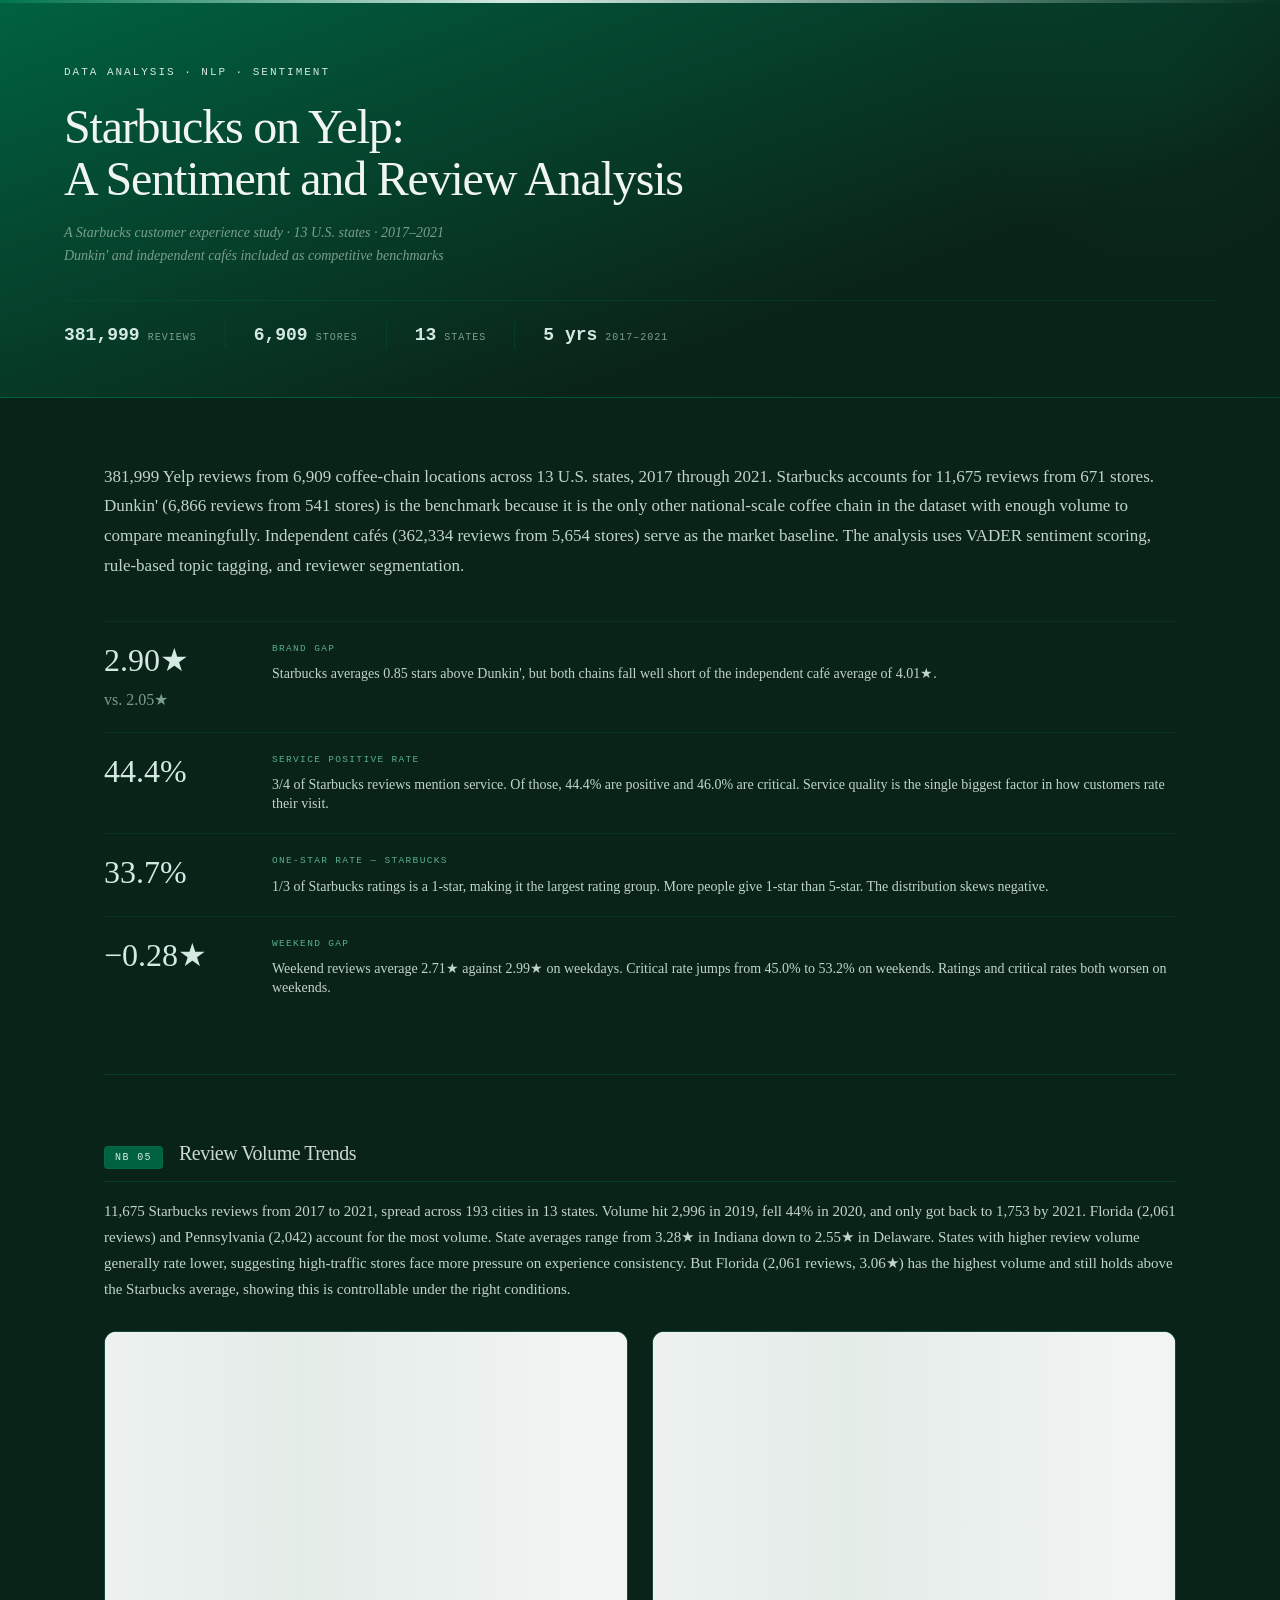
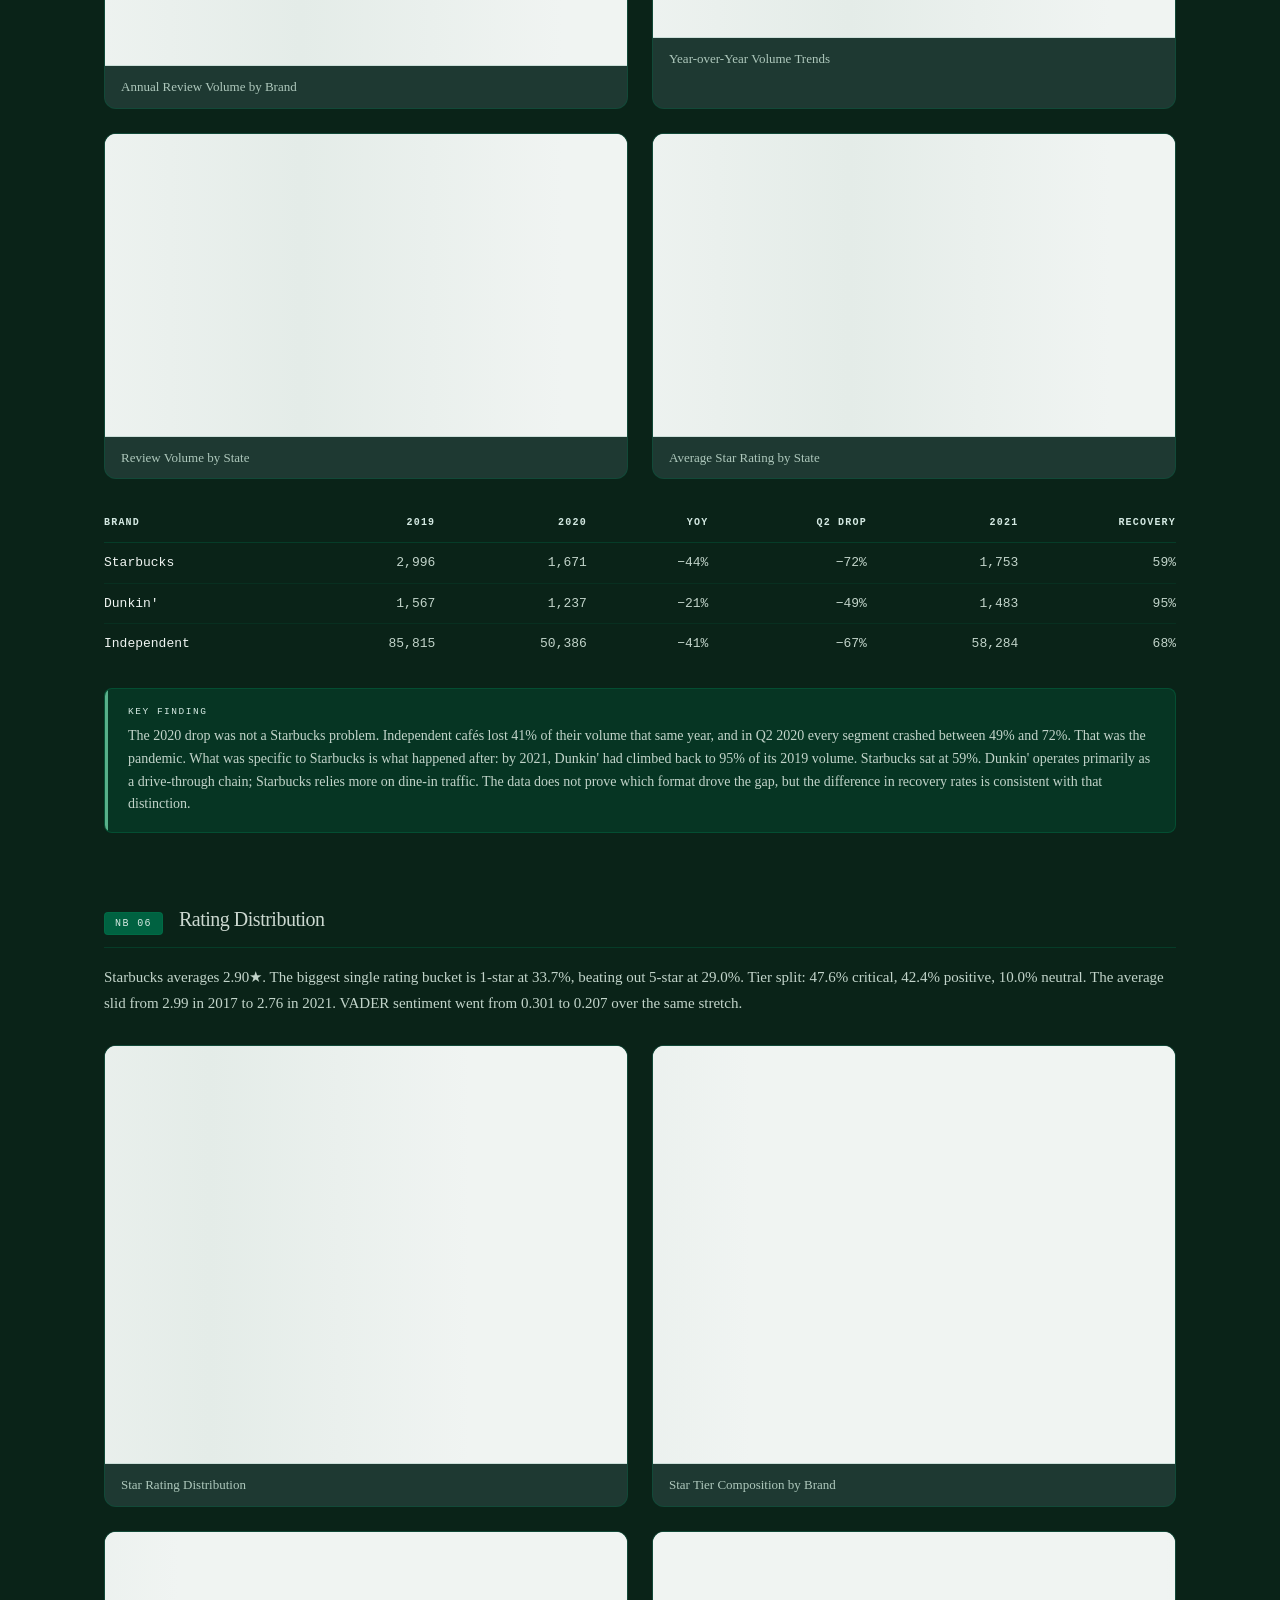
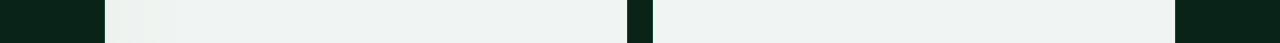
==== index.html @ a43b2a34 "Add root index.html redirect for GitHub Pages GitHub Pages only serves from / or /docs. This redirec" ====
<!DOCTYPE html>
<html lang="en">
<head>
<meta charset="UTF-8">
<meta http-equiv="refresh" content="0;url=outputs/figures/index.html">
<title>Redirecting…</title>
</head>
<body>
<p>Redirecting to <a href="outputs/figures/index.html">the report</a>.</p>
</body>
</html>
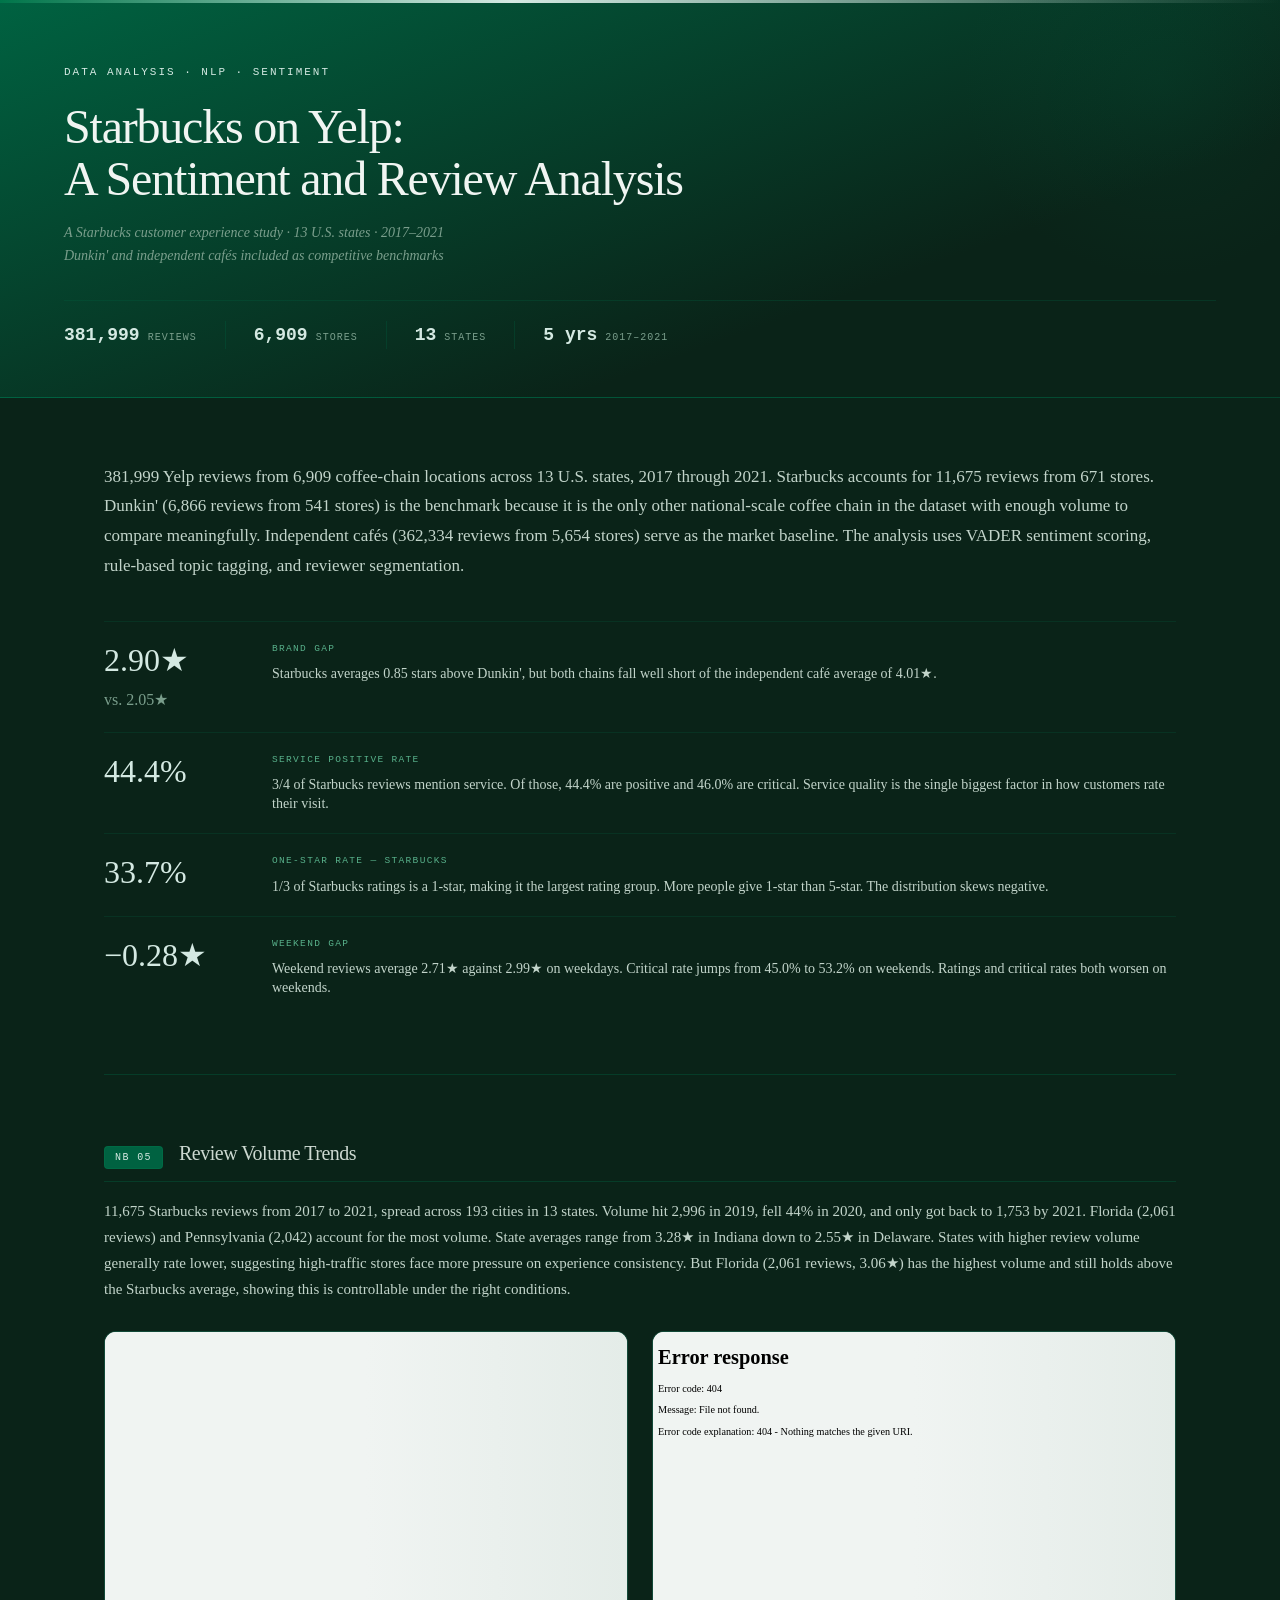
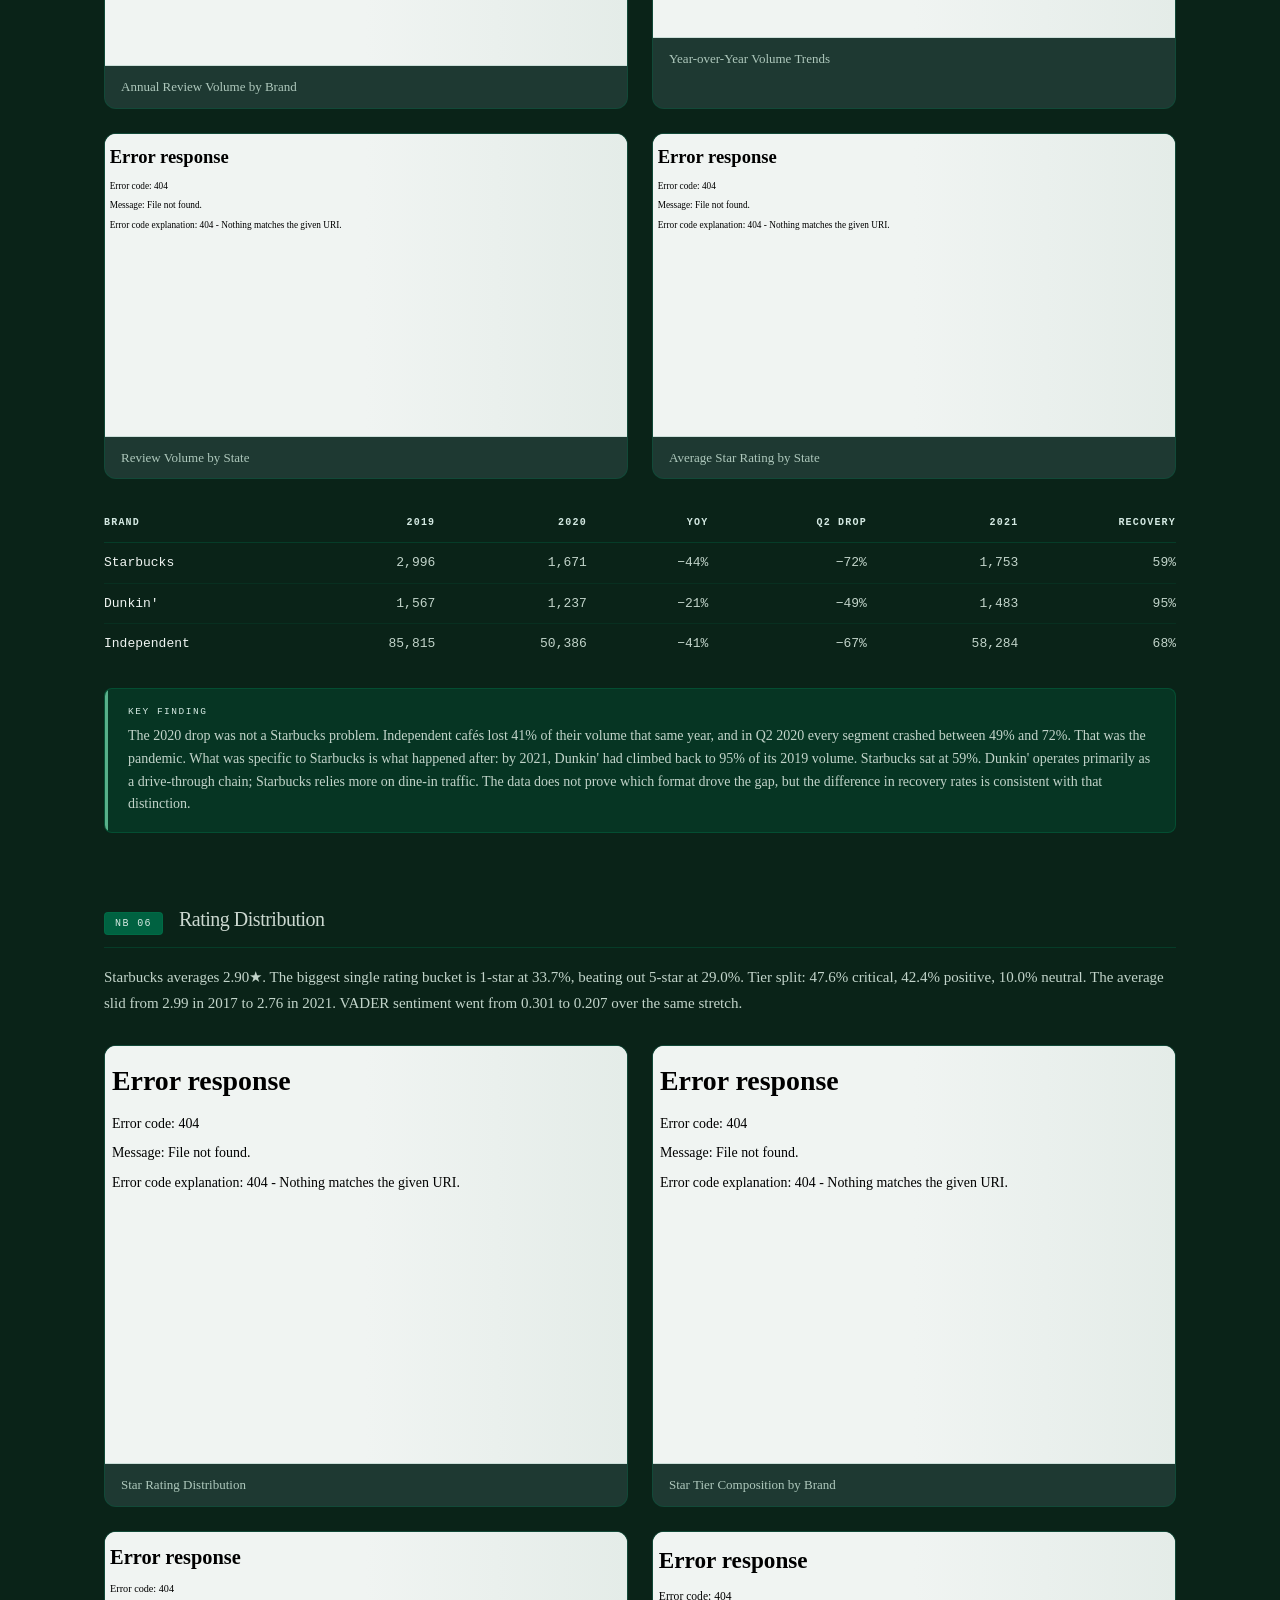
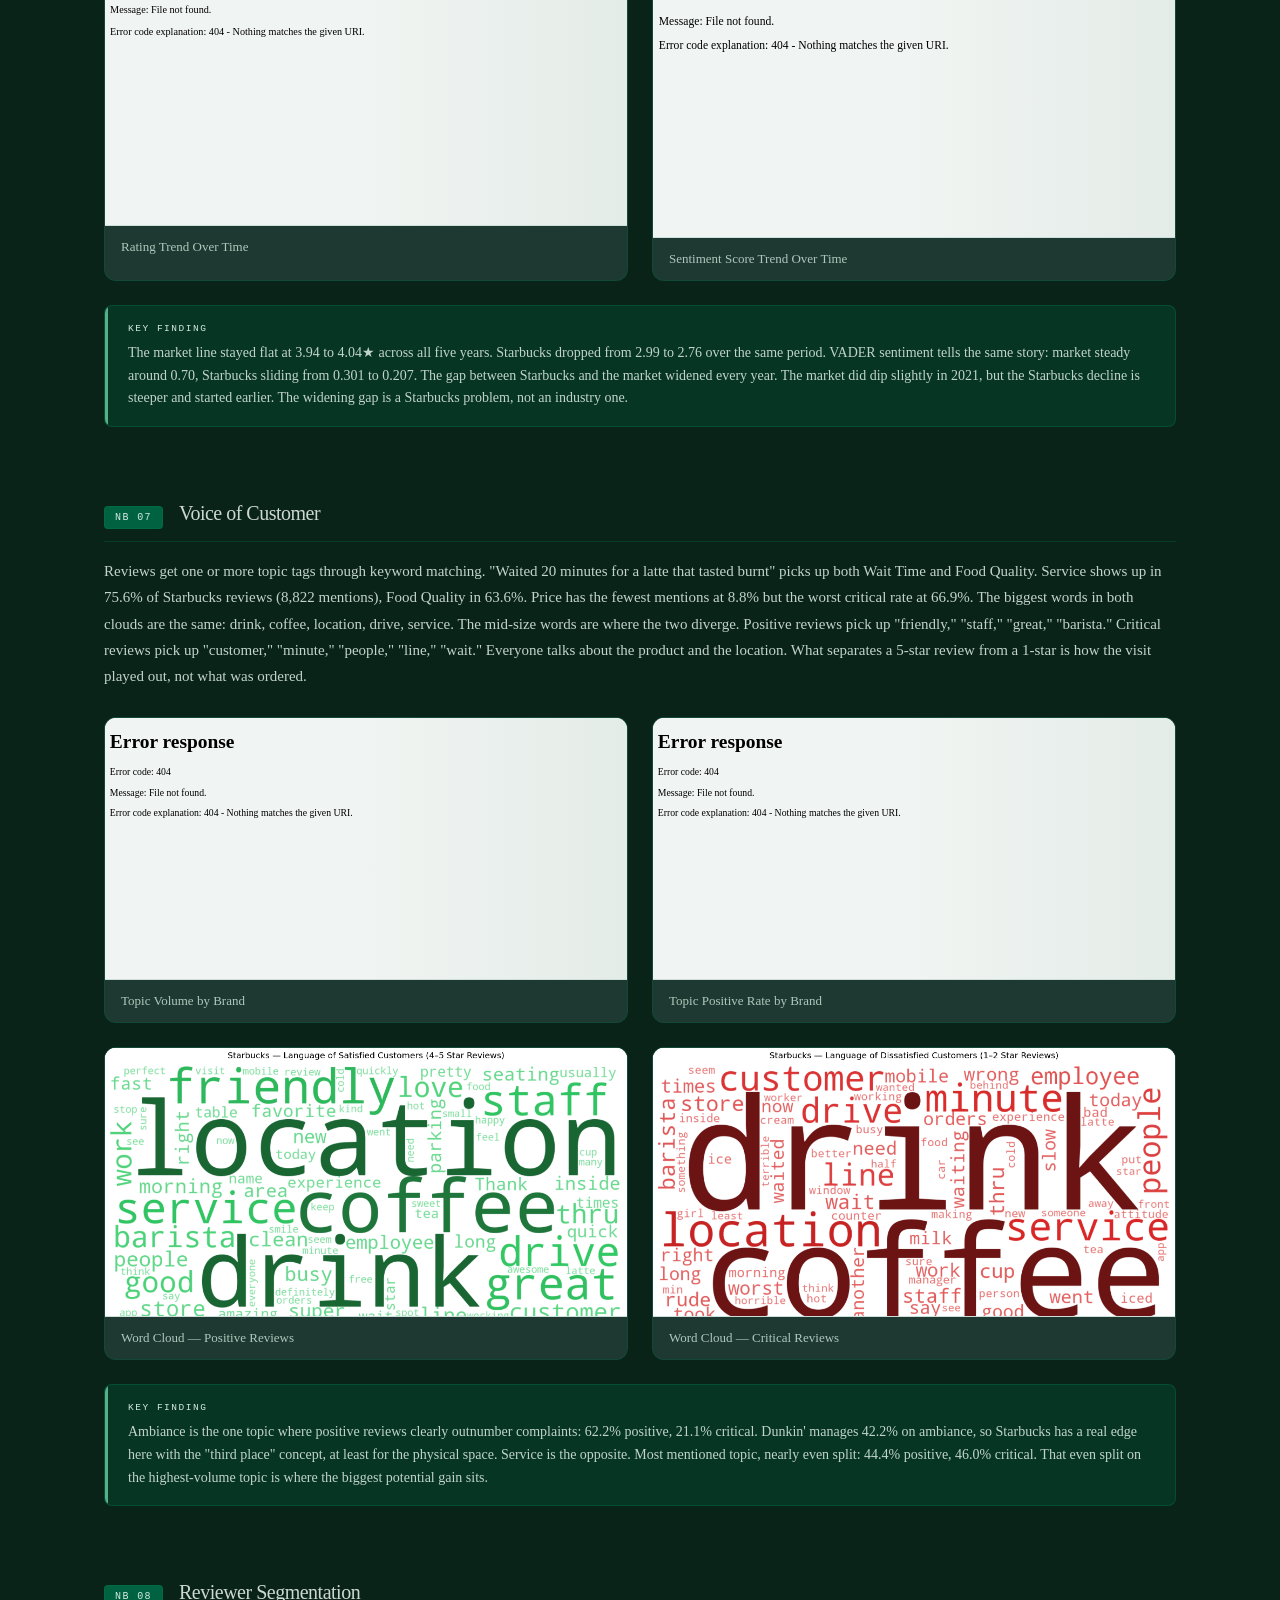
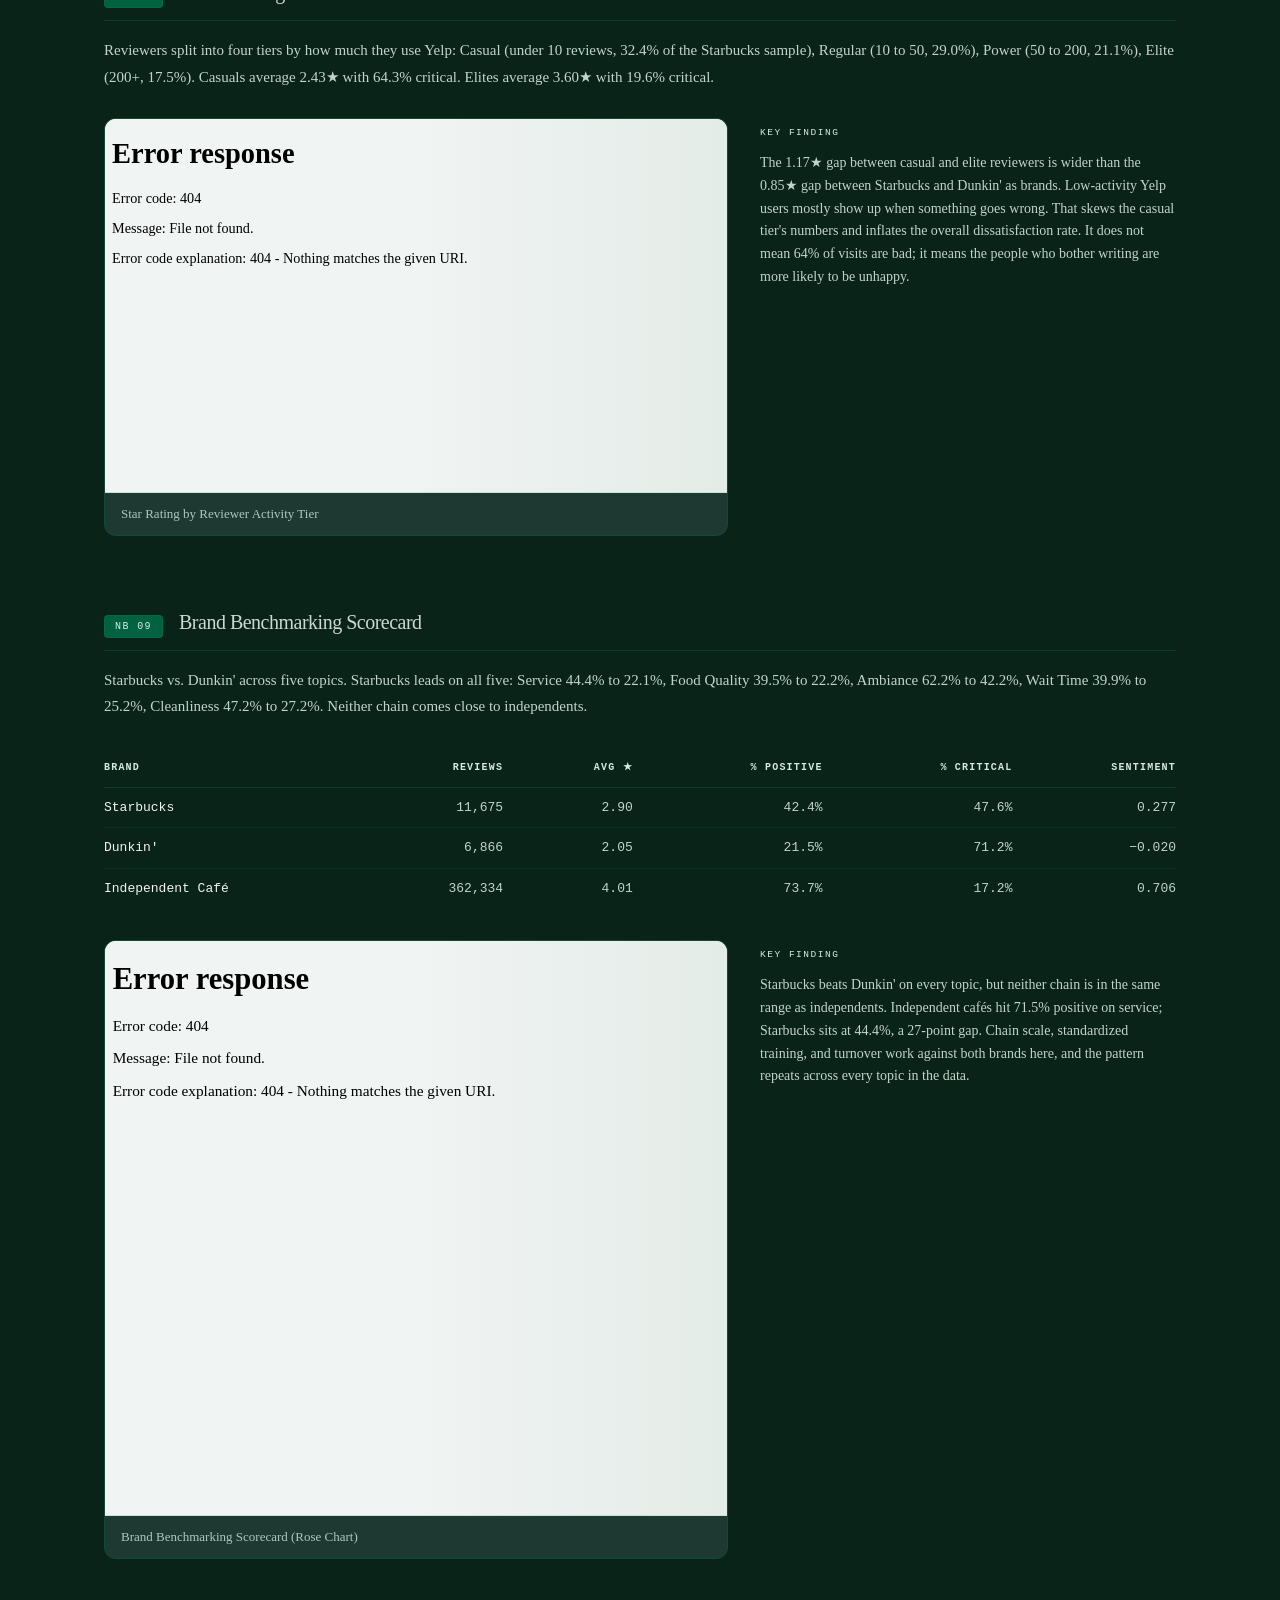
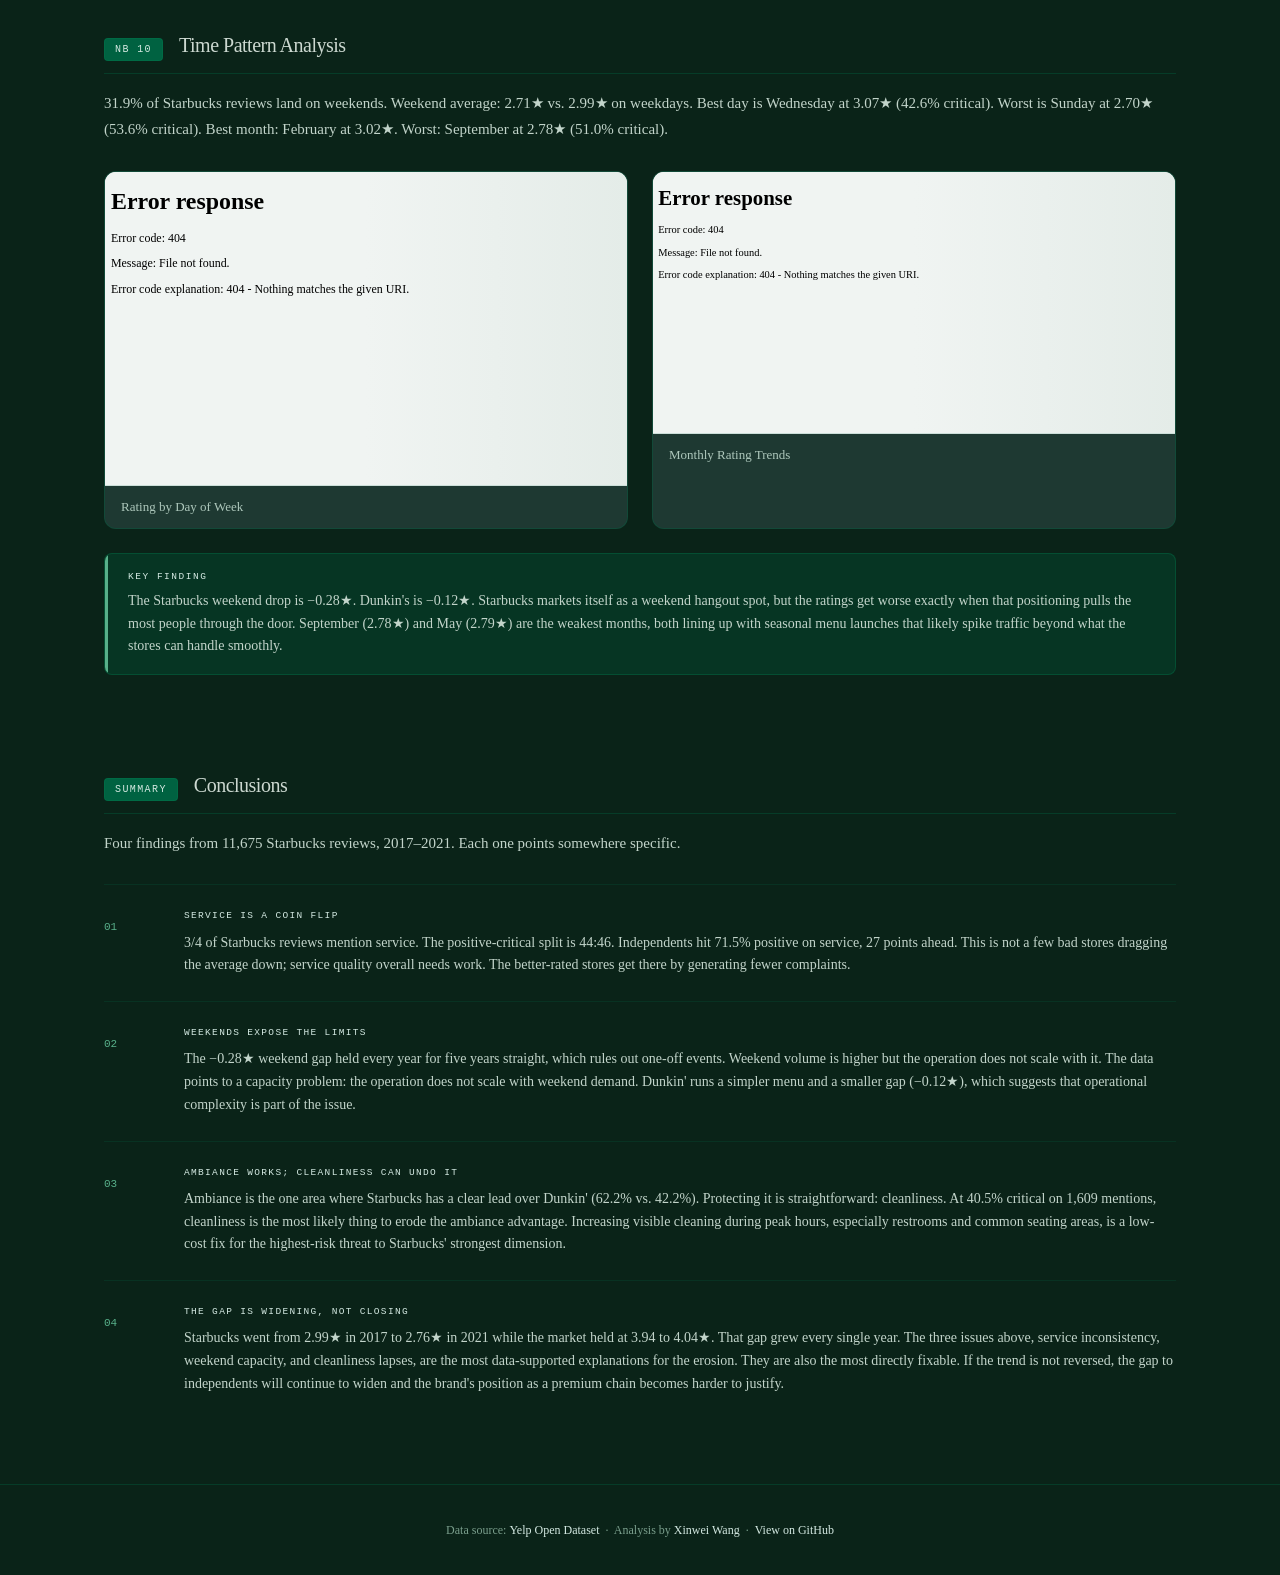
==== commit 72fd4a91: "Move report to root directory for GitHub Pages Copy index.html and styles.css to repo root so GitHub" ====
--- a/index.html
+++ b/index.html
@@ -2,10 +2,614 @@
 <html lang="en">
 <head>
 <meta charset="UTF-8">
-<meta http-equiv="refresh" content="0;url=outputs/figures/index.html">
-<title>Redirecting…</title>
+<meta name="viewport" content="width=device-width, initial-scale=1.0">
+<title>Starbucks on Yelp: A Sentiment and Review Analysis</title>
+<meta name="description" content="A Starbucks customer experience study using 381,999 Yelp reviews from 6,909 coffee-chain locations across 13 U.S. states, 2017-2021. Dunkin' and independent cafés included as competitive benchmarks.">
+<link rel="stylesheet" href="styles.css">
 </head>
-<body>
-<p>Redirecting to <a href="outputs/figures/index.html">the report</a>.</p>
+<body class="font-serif min-h-screen">
+
+<a href="#main-content" class="sr-only focus:not-sr-only focus:absolute focus:top-4 focus:left-4 focus:z-50 focus:bg-surface focus:text-accent focus:px-4 focus:py-2 focus:rounded">Skip to content</a>
+
+<!-- ═══════════════════════════════════════ HERO ═══ -->
+<header class="hero-header relative overflow-hidden border-b border-green/40 px-5 sm:px-10 pt-12 sm:pt-16 pb-10 sm:pb-12">
+  <div class="hero-bar absolute top-0 inset-x-0 h-[3px]"></div>
+  <div class="hero-glow absolute -top-30 -right-20 w-100 h-100 rounded-full pointer-events-none"></div>
+
+  <div class="max-w-6xl mx-auto relative z-10">
+    <p class="font-mono text-[11px] tracking-[0.18em] uppercase text-accent mb-5">
+      Data Analysis · NLP · Sentiment
+    </p>
+    <h1 class="font-serif text-[clamp(28px,5vw,48px)] font-normal tracking-tight leading-[1.1] text-text-bright mb-4">
+      Starbucks on Yelp:<br>A Sentiment and Review Analysis
+    </h1>
+    <p class="font-serif text-[14px] text-muted italic leading-relaxed mb-8">
+      A Starbucks customer experience study · 13 U.S. states · 2017–2021<br>
+      Dunkin' and independent cafés included as competitive benchmarks
+    </p>
+    <!-- stats strip -->
+    <div class="flex flex-wrap gap-y-3 pt-5 border-t border-green/30">
+      <div class="flex items-baseline gap-2 pr-7 mr-7 border-r border-green/30">
+        <span class="font-mono text-lg font-bold text-accent">381,999</span>
+        <span class="font-mono text-[10px] uppercase tracking-[0.1em] text-muted">Reviews</span>
+      </div>
+      <div class="flex items-baseline gap-2 pr-7 mr-7 border-r border-green/30">
+        <span class="font-mono text-lg font-bold text-accent">6,909</span>
+        <span class="font-mono text-[10px] uppercase tracking-[0.1em] text-muted">Stores</span>
+      </div>
+      <div class="flex items-baseline gap-2 pr-7 mr-7 border-r border-green/30">
+        <span class="font-mono text-lg font-bold text-accent">13</span>
+        <span class="font-mono text-[10px] uppercase tracking-[0.1em] text-muted">States</span>
+      </div>
+      <div class="flex items-baseline gap-2">
+        <span class="font-mono text-lg font-bold text-accent">5 yrs</span>
+        <span class="font-mono text-[10px] uppercase tracking-[0.1em] text-muted">2017–2021</span>
+      </div>
+    </div>
+  </div>
+</header>
+
+
+<!-- ═══════════════════════════════════ MAIN CONTENT ═══ -->
+<main id="main-content" class="max-w-6xl mx-auto px-5 sm:px-10 py-10 sm:py-16">
+
+  <!-- ─── EXECUTIVE OVERVIEW ─── -->
+  <section class="mb-16 pb-14 border-b border-green/40" aria-labelledby="overview-heading">
+    <h2 id="overview-heading" class="sr-only">Executive Overview</h2>
+    <p class="text-[17px] leading-[1.75] text-text-body mb-10">
+      381,999 Yelp reviews from 6,909 coffee-chain locations across 13 U.S. states, 2017 through 2021.
+      Starbucks accounts for 11,675 reviews from 671 stores. Dunkin' (6,866 reviews from 541 stores) is
+      the benchmark because it is the only other national-scale coffee chain in the dataset with enough
+      volume to compare meaningfully. Independent cafés (362,334 reviews from 5,654 stores) serve as the
+      market baseline. The analysis
+      uses VADER sentiment scoring, rule-based topic tagging, and reviewer segmentation.
+    </p>
+    <!-- 4 key findings -->
+    <div class="divide-y divide-green/25 border-t border-green/25">
+      <div class="flex gap-6 sm:gap-10 py-5">
+        <div class="w-32 shrink-0 pt-0.5">
+          <span class="font-serif text-[32px] font-normal text-accent leading-none">2.90★<br><span class="text-[16px] font-normal text-muted">vs. 2.05★</span></span>
+        </div>
+        <div class="flex-1">
+          <span class="font-mono text-[9.5px] tracking-[0.14em] uppercase text-mid block mb-2">Brand Gap</span>
+          <p class="text-[14px] text-text-body leading-snug">Starbucks averages 0.85 stars above Dunkin', but both chains fall well short of the independent café average of 4.01★.</p>
+        </div>
+      </div>
+      <div class="flex gap-6 sm:gap-10 py-5">
+        <div class="w-32 shrink-0 pt-0.5">
+          <span class="font-serif text-[32px] font-normal text-accent leading-none">44.4%</span>
+        </div>
+        <div class="flex-1">
+          <span class="font-mono text-[9.5px] tracking-[0.14em] uppercase text-mid block mb-2">Service Positive Rate</span>
+          <p class="text-[14px] text-text-body leading-snug">3/4 of Starbucks reviews mention service. Of those, 44.4% are positive and 46.0% are critical. Service quality is the single biggest factor in how customers rate their visit.</p>
+        </div>
+      </div>
+      <div class="flex gap-6 sm:gap-10 py-5">
+        <div class="w-32 shrink-0 pt-0.5">
+          <span class="font-serif text-[32px] font-normal text-accent leading-none">33.7%</span>
+        </div>
+        <div class="flex-1">
+          <span class="font-mono text-[9.5px] tracking-[0.14em] uppercase text-mid block mb-2">One-Star Rate — Starbucks</span>
+          <p class="text-[14px] text-text-body leading-snug">1/3 of Starbucks ratings is a 1-star, making it the largest rating group. More people give 1-star than 5-star. The distribution skews negative.</p>
+        </div>
+      </div>
+      <div class="flex gap-6 sm:gap-10 py-5">
+        <div class="w-32 shrink-0 pt-0.5">
+          <span class="font-serif text-[32px] font-normal text-accent leading-none">−0.28★</span>
+        </div>
+        <div class="flex-1">
+          <span class="font-mono text-[9.5px] tracking-[0.14em] uppercase text-mid block mb-2">Weekend Gap</span>
+          <p class="text-[14px] text-text-body leading-snug">Weekend reviews average 2.71★ against 2.99★ on weekdays. Critical rate jumps from 45.0% to 53.2% on weekends. Ratings and critical rates both worsen on weekends.</p>
+        </div>
+      </div>
+    </div>
+  </section>
+
+
+  <!-- ─── NB 05 · REVIEW VOLUME TRENDS ─── -->
+  <div class="mb-[72px]">
+    <div class="flex items-baseline gap-4 mb-4 pb-3 border-b border-green/40">
+      <span class="nb-tag">NB 05</span>
+      <h2 class="text-xl font-normal text-text-section tracking-tight">Review Volume Trends</h2>
+    </div>
+    <p class="section-intro">
+      11,675 Starbucks reviews from 2017 to 2021, spread across 193 cities in 13 states. Volume hit 2,996 in 2019, fell 44% in 2020, and only got back to 1,753 by 2021. Florida (2,061 reviews) and Pennsylvania (2,042) account for the most volume. State averages range from 3.28★ in Indiana down to 2.55★ in Delaware. States with higher review volume generally rate lower, suggesting high-traffic stores face more pressure on experience consistency. But Florida (2,061 reviews, 3.06★) has the highest volume and still holds above the Starbucks average, showing this is controllable under the right conditions.
+    </p>
+    <div class="grid grid-cols-1 gap-4 sm:grid-cols-2 sm:gap-6">
+      <div class="chart-card">
+        <div class="chart-thumb" style="padding-bottom:63.89%">
+          <div class="chart-shimmer"></div>
+          <iframe class="chart-iframe" style="width:720px;height:460px" data-src="outputs/figures/05_volume_annual.html" loading="lazy" scrolling="no" title="Annual Review Volume by Brand"></iframe>
+        </div>
+        <div class="flex items-center justify-between px-4 py-3 gap-2">
+          <span class="text-[13px] text-text-card leading-snug flex-1">Annual Review Volume by Brand</span>
+          <a class="card-overlay" href="outputs/figures/05_volume_annual.html" rel="noopener noreferrer" aria-label="Open chart: Annual Review Volume by Brand"></a>
+        </div>
+      </div>
+      <div class="chart-card">
+        <div class="chart-thumb" style="padding-bottom:58.54%">
+          <div class="chart-shimmer"></div>
+          <iframe class="chart-iframe" style="width:820px;height:480px" data-src="outputs/figures/05_volume_by_year.html" loading="lazy" scrolling="no" title="Year-over-Year Volume Trends"></iframe>
+        </div>
+        <div class="flex items-center justify-between px-4 py-3 gap-2">
+          <span class="text-[13px] text-text-card leading-snug flex-1">Year-over-Year Volume Trends</span>
+          <a class="card-overlay" href="outputs/figures/05_volume_by_year.html" rel="noopener noreferrer" aria-label="Open chart: Year-over-Year Volume Trends"></a>
+        </div>
+      </div>
+      <div class="chart-card">
+        <div class="chart-thumb" style="padding-bottom:57.78%">
+          <div class="chart-shimmer"></div>
+          <iframe class="chart-iframe" style="width:900px;height:520px" data-src="outputs/figures/05_volume_by_state.html" loading="lazy" scrolling="no" title="Review Volume by State"></iframe>
+        </div>
+        <div class="flex items-center justify-between px-4 py-3 gap-2">
+          <span class="text-[13px] text-text-card leading-snug flex-1">Review Volume by State</span>
+          <a class="card-overlay" href="outputs/figures/05_volume_by_state.html" rel="noopener noreferrer" aria-label="Open chart: Review Volume by State"></a>
+        </div>
+      </div>
+      <div class="chart-card">
+        <div class="chart-thumb" style="padding-bottom:57.78%">
+          <div class="chart-shimmer"></div>
+          <iframe class="chart-iframe" style="width:900px;height:520px" data-src="outputs/figures/05_rating_by_state.html" loading="lazy" scrolling="no" title="Average Star Rating by State"></iframe>
+        </div>
+        <div class="flex items-center justify-between px-4 py-3 gap-2">
+          <span class="text-[13px] text-text-card leading-snug flex-1">Average Star Rating by State</span>
+          <a class="card-overlay" href="outputs/figures/05_rating_by_state.html" rel="noopener noreferrer" aria-label="Open chart: Average Star Rating by State"></a>
+        </div>
+      </div>
+    </div>
+    <!-- Pandemic impact comparison table -->
+    <div class="overflow-x-auto mt-6 mb-2 relative">
+      <div class="sm:hidden absolute right-0 top-0 bottom-0 w-8 pointer-events-none bg-gradient-to-l from-bg to-transparent z-10"></div>
+      <table class="w-full text-[13px] font-mono border-collapse">
+        <thead>
+          <tr class="border-b border-green/40 text-left">
+            <th scope="col" class="py-3 pr-4 text-accent text-[10px] tracking-[0.12em] uppercase">Brand</th>
+            <th scope="col" class="py-3 px-4 text-accent text-[10px] tracking-[0.12em] uppercase text-right">2019</th>
+            <th scope="col" class="py-3 px-4 text-accent text-[10px] tracking-[0.12em] uppercase text-right">2020</th>
+            <th scope="col" class="py-3 px-4 text-accent text-[10px] tracking-[0.12em] uppercase text-right">YoY</th>
+            <th scope="col" class="py-3 px-4 text-accent text-[10px] tracking-[0.12em] uppercase text-right">Q2 Drop</th>
+            <th scope="col" class="py-3 px-4 text-accent text-[10px] tracking-[0.12em] uppercase text-right">2021</th>
+            <th scope="col" class="py-3 pl-4 text-accent text-[10px] tracking-[0.12em] uppercase text-right">Recovery</th>
+          </tr>
+        </thead>
+        <tbody class="text-text-body">
+          <tr class="border-b border-green/20">
+            <td class="py-2.5 pr-4 text-text-bright">Starbucks</td>
+            <td class="py-2.5 px-4 text-right">2,996</td>
+            <td class="py-2.5 px-4 text-right">1,671</td>
+            <td class="py-2.5 px-4 text-right">−44%</td>
+            <td class="py-2.5 px-4 text-right">−72%</td>
+            <td class="py-2.5 px-4 text-right">1,753</td>
+            <td class="py-2.5 pl-4 text-right">59%</td>
+          </tr>
+          <tr class="border-b border-green/20">
+            <td class="py-2.5 pr-4 text-text-bright">Dunkin'</td>
+            <td class="py-2.5 px-4 text-right">1,567</td>
+            <td class="py-2.5 px-4 text-right">1,237</td>
+            <td class="py-2.5 px-4 text-right">−21%</td>
+            <td class="py-2.5 px-4 text-right">−49%</td>
+            <td class="py-2.5 px-4 text-right">1,483</td>
+            <td class="py-2.5 pl-4 text-right">95%</td>
+          </tr>
+          <tr>
+            <td class="py-2.5 pr-4 text-text-bright">Independent</td>
+            <td class="py-2.5 px-4 text-right">85,815</td>
+            <td class="py-2.5 px-4 text-right">50,386</td>
+            <td class="py-2.5 px-4 text-right">−41%</td>
+            <td class="py-2.5 px-4 text-right">−67%</td>
+            <td class="py-2.5 px-4 text-right">58,284</td>
+            <td class="py-2.5 pl-4 text-right">68%</td>
+          </tr>
+        </tbody>
+      </table>
+    </div>
+
+    <div class="finding">
+      <div class="w-[3px] bg-mid shrink-0"></div>
+      <div class="px-5 py-4">
+        <span class="block font-mono text-[9.5px] tracking-[0.16em] uppercase text-accent mb-1.5">Key Finding</span>
+        <p class="text-[14px] text-text-body leading-relaxed">The 2020 drop was not a Starbucks problem. Independent cafés lost 41% of their volume that same year, and in Q2 2020 every segment crashed between 49% and 72%. That was the pandemic. What was specific to Starbucks is what happened after: by 2021, Dunkin' had climbed back to 95% of its 2019 volume. Starbucks sat at 59%. Dunkin' operates primarily as a drive-through chain; Starbucks relies more on dine-in traffic. The data does not prove which format drove the gap, but the difference in recovery rates is consistent with that distinction.</p>
+      </div>
+    </div>
+  </div>
+
+
+  <!-- ─── NB 06 · RATING DISTRIBUTION ─── -->
+  <div class="mb-[72px]">
+    <div class="flex items-baseline gap-4 mb-4 pb-3 border-b border-green/40">
+      <span class="nb-tag">NB 06</span>
+      <h2 class="text-xl font-normal text-text-section tracking-tight">Rating Distribution</h2>
+    </div>
+    <p class="section-intro">
+      Starbucks averages 2.90★. The biggest single rating bucket is 1-star at 33.7%, beating out 5-star at 29.0%. Tier split: 47.6% critical, 42.4% positive, 10.0% neutral. The average slid from 2.99 in 2017 to 2.76 in 2021. VADER sentiment went from 0.301 to 0.207 over the same stretch.
+    </p>
+    <div class="grid grid-cols-1 gap-4 sm:grid-cols-2 sm:gap-6">
+      <div class="chart-card">
+        <div class="chart-thumb" style="padding-bottom:80%">
+          <div class="chart-shimmer"></div>
+          <iframe class="chart-iframe" style="width:600px;height:480px" data-src="outputs/figures/06_star_distribution.html" loading="lazy" scrolling="no" title="Star Rating Distribution"></iframe>
+        </div>
+        <div class="flex items-center justify-between px-4 py-3 gap-2">
+          <span class="text-[13px] text-text-card leading-snug flex-1">Star Rating Distribution</span>
+          <a class="card-overlay" href="outputs/figures/06_star_distribution.html" rel="noopener noreferrer" aria-label="Open chart: Star Rating Distribution"></a>
+        </div>
+      </div>
+      <div class="chart-card">
+        <div class="chart-thumb" style="padding-bottom:80%">
+          <div class="chart-shimmer"></div>
+          <iframe class="chart-iframe" style="width:600px;height:480px" data-src="outputs/figures/06_star_tier.html" loading="lazy" scrolling="no" title="Star Tier Composition by Brand"></iframe>
+        </div>
+        <div class="flex items-center justify-between px-4 py-3 gap-2">
+          <span class="text-[13px] text-text-card leading-snug flex-1">Star Tier Composition by Brand</span>
+          <a class="card-overlay" href="outputs/figures/06_star_tier.html" rel="noopener noreferrer" aria-label="Open chart: Star Tier Composition by Brand"></a>
+        </div>
+      </div>
+      <div class="chart-card">
+        <div class="chart-thumb" style="padding-bottom:56.10%">
+          <div class="chart-shimmer"></div>
+          <iframe class="chart-iframe" style="width:820px;height:460px" data-src="outputs/figures/06_rating_trend.html" loading="lazy" scrolling="no" title="Rating Trend Over Time"></iframe>
+        </div>
+        <div class="flex items-center justify-between px-4 py-3 gap-2">
+          <span class="text-[13px] text-text-card leading-snug flex-1">Rating Trend Over Time</span>
+          <a class="card-overlay" href="outputs/figures/06_rating_trend.html" rel="noopener noreferrer" aria-label="Open chart: Rating Trend Over Time"></a>
+        </div>
+      </div>
+      <div class="chart-card">
+        <div class="chart-thumb" style="padding-bottom:58.33%">
+          <div class="chart-shimmer"></div>
+          <iframe class="chart-iframe" style="width:720px;height:420px" data-src="outputs/figures/06_sentiment_trend.html" loading="lazy" scrolling="no" title="Sentiment Score Trend Over Time"></iframe>
+        </div>
+        <div class="flex items-center justify-between px-4 py-3 gap-2">
+          <span class="text-[13px] text-text-card leading-snug flex-1">Sentiment Score Trend Over Time</span>
+          <a class="card-overlay" href="outputs/figures/06_sentiment_trend.html" rel="noopener noreferrer" aria-label="Open chart: Sentiment Score Trend Over Time"></a>
+        </div>
+      </div>
+    </div>
+    <div class="finding">
+      <div class="w-[3px] bg-mid shrink-0"></div>
+      <div class="px-5 py-4">
+        <span class="block font-mono text-[9.5px] tracking-[0.16em] uppercase text-accent mb-1.5">Key Finding</span>
+        <p class="text-[14px] text-text-body leading-relaxed">The market line stayed flat at 3.94 to 4.04★ across all five years. Starbucks dropped from 2.99 to 2.76 over the same period. VADER sentiment tells the same story: market steady around 0.70, Starbucks sliding from 0.301 to 0.207. The gap between Starbucks and the market widened every year. The market did dip slightly in 2021, but the Starbucks decline is steeper and started earlier. The widening gap is a Starbucks problem, not an industry one.</p>
+      </div>
+    </div>
+  </div>
+
+
+  <!-- ─── NB 07 · VOICE OF CUSTOMER ─── -->
+  <div class="mb-[72px]">
+    <div class="flex items-baseline gap-4 mb-4 pb-3 border-b border-green/40">
+      <span class="nb-tag">NB 07</span>
+      <h2 class="text-xl font-normal text-text-section tracking-tight">Voice of Customer</h2>
+    </div>
+    <p class="section-intro">
+      Reviews get one or more topic tags through keyword matching. "Waited 20 minutes for a latte that tasted burnt" picks up both Wait Time and Food Quality. Service shows up in 75.6% of Starbucks reviews (8,822 mentions), Food Quality in 63.6%. Price has the fewest mentions at 8.8% but the worst critical rate at 66.9%. The biggest words in both clouds are the same: drink, coffee, location, drive, service. The mid-size words are where the two diverge. Positive reviews pick up "friendly," "staff," "great," "barista." Critical reviews pick up "customer," "minute," "people," "line," "wait." Everyone talks about the product and the location. What separates a 5-star review from a 1-star is how the visit played out, not what was ordered.
+    </p>
+    <div class="grid grid-cols-1 gap-4 sm:grid-cols-2 sm:gap-6">
+      <div class="chart-card">
+        <div class="chart-thumb" style="padding-bottom:50%">
+          <div class="chart-shimmer"></div>
+          <iframe class="chart-iframe" style="width:860px;height:430px" data-src="outputs/figures/07_topic_volume.html" loading="lazy" scrolling="no" title="Topic Volume by Brand"></iframe>
+        </div>
+        <div class="flex items-center justify-between px-4 py-3 gap-2">
+          <span class="text-[13px] text-text-card leading-snug flex-1">Topic Volume by Brand</span>
+          <a class="card-overlay" href="outputs/figures/07_topic_volume.html" rel="noopener noreferrer" aria-label="Open chart: Topic Volume by Brand"></a>
+        </div>
+      </div>
+      <div class="chart-card">
+        <div class="chart-thumb" style="padding-bottom:50%">
+          <div class="chart-shimmer"></div>
+          <iframe class="chart-iframe" style="width:860px;height:430px" data-src="outputs/figures/07_topic_rate.html" loading="lazy" scrolling="no" title="Topic Positive Rate by Brand"></iframe>
+        </div>
+        <div class="flex items-center justify-between px-4 py-3 gap-2">
+          <span class="text-[13px] text-text-card leading-snug flex-1">Topic Positive Rate by Brand</span>
+          <a class="card-overlay" href="outputs/figures/07_topic_rate.html" rel="noopener noreferrer" aria-label="Open chart: Topic Positive Rate by Brand"></a>
+        </div>
+      </div>
+      <div class="chart-card">
+        <div class="chart-thumb">
+          <div class="chart-shimmer"></div>
+          <iframe class="chart-iframe" data-src="outputs/figures/07_wordcloud_positive.html" loading="lazy" scrolling="no" title="Word Cloud — Positive Reviews"></iframe>
+        </div>
+        <div class="flex items-center justify-between px-4 py-3 gap-2">
+          <span class="text-[13px] text-text-card leading-snug flex-1">Word Cloud — Positive Reviews</span>
+          <a class="card-overlay" href="outputs/figures/07_wordcloud_positive.html" rel="noopener noreferrer" aria-label="Open chart: Word Cloud — Positive Reviews"></a>
+        </div>
+      </div>
+      <div class="chart-card">
+        <div class="chart-thumb">
+          <div class="chart-shimmer"></div>
+          <iframe class="chart-iframe" data-src="outputs/figures/07_wordcloud_critical.html" loading="lazy" scrolling="no" title="Word Cloud — Critical Reviews"></iframe>
+        </div>
+        <div class="flex items-center justify-between px-4 py-3 gap-2">
+          <span class="text-[13px] text-text-card leading-snug flex-1">Word Cloud — Critical Reviews</span>
+          <a class="card-overlay" href="outputs/figures/07_wordcloud_critical.html" rel="noopener noreferrer" aria-label="Open chart: Word Cloud — Critical Reviews"></a>
+        </div>
+      </div>
+    </div>
+    <div class="finding">
+      <div class="w-[3px] bg-mid shrink-0"></div>
+      <div class="px-5 py-4">
+        <span class="block font-mono text-[9.5px] tracking-[0.16em] uppercase text-accent mb-1.5">Key Finding</span>
+        <p class="text-[14px] text-text-body leading-relaxed">Ambiance is the one topic where positive reviews clearly outnumber complaints: 62.2% positive, 21.1% critical. Dunkin' manages 42.2% on ambiance, so Starbucks has a real edge here with the "third place" concept, at least for the physical space. Service is the opposite. Most mentioned topic, nearly even split: 44.4% positive, 46.0% critical. That even split on the highest-volume topic is where the biggest potential gain sits.</p>
+      </div>
+    </div>
+  </div>
+
+
+  <!-- ─── NB 08 · REVIEWER SEGMENTATION ─── -->
+  <div class="mb-[72px]">
+    <div class="flex items-baseline gap-4 mb-4 pb-3 border-b border-green/40">
+      <span class="nb-tag">NB 08</span>
+      <h2 class="text-xl font-normal text-text-section tracking-tight">Reviewer Segmentation</h2>
+    </div>
+    <p class="section-intro">
+      Reviewers split into four tiers by how much they use Yelp: Casual (under 10 reviews, 32.4% of the Starbucks sample), Regular (10 to 50, 29.0%), Power (50 to 200, 21.1%), Elite (200+, 17.5%). Casuals average 2.43★ with 64.3% critical. Elites average 3.60★ with 19.6% critical.
+    </p>
+    <div class="grid grid-cols-1 gap-6 sm:grid-cols-[3fr_2fr] sm:gap-8 sm:items-start">
+      <div class="chart-card">
+        <div class="chart-thumb" style="padding-bottom:60%">
+          <div class="chart-shimmer"></div>
+          <iframe class="chart-iframe" style="width:700px;height:420px" data-src="outputs/figures/08_reviewer_tier.html" loading="lazy" scrolling="no" title="Star Rating by Reviewer Activity Tier"></iframe>
+        </div>
+        <div class="flex items-center justify-between px-4 py-3 gap-2">
+          <span class="text-[13px] text-text-card leading-snug flex-1">Star Rating by Reviewer Activity Tier</span>
+          <a class="card-overlay" href="outputs/figures/08_reviewer_tier.html" rel="noopener noreferrer" aria-label="Open chart: Star Rating by Reviewer Activity Tier"></a>
+        </div>
+      </div>
+      <div class="pt-2">
+        <span class="block font-mono text-[9.5px] tracking-[0.16em] uppercase text-accent mb-3">Key Finding</span>
+        <p class="text-[14px] text-text-body leading-relaxed">The 1.17★ gap between casual and elite reviewers is wider than the 0.85★ gap between Starbucks and Dunkin' as brands. Low-activity Yelp users mostly show up when something goes wrong. That skews the casual tier's numbers and inflates the overall dissatisfaction rate. It does not mean 64% of visits are bad; it means the people who bother writing are more likely to be unhappy.</p>
+      </div>
+    </div>
+  </div>
+
+
+  <!-- ─── NB 09 · BRAND BENCHMARKING SCORECARD ─── -->
+  <div class="mb-[72px]">
+    <div class="flex items-baseline gap-4 mb-4 pb-3 border-b border-green/40">
+      <span class="nb-tag">NB 09</span>
+      <h2 class="text-xl font-normal text-text-section tracking-tight">Brand Benchmarking Scorecard</h2>
+    </div>
+    <p class="section-intro">
+      Starbucks vs. Dunkin' across five topics. Starbucks leads on all five: Service 44.4% to 22.1%, Food Quality 39.5% to 22.2%, Ambiance 62.2% to 42.2%, Wait Time 39.9% to 25.2%, Cleanliness 47.2% to 27.2%. Neither chain comes close to independents.
+    </p>
+
+    <!-- Brand comparison table -->
+    <div class="overflow-x-auto mb-8 relative">
+      <div class="sm:hidden absolute right-0 top-0 bottom-0 w-8 pointer-events-none bg-gradient-to-l from-bg to-transparent z-10"></div>
+      <table class="w-full text-[13px] font-mono border-collapse">
+        <thead>
+          <tr class="border-b border-green/40 text-left">
+            <th scope="col" class="py-3 pr-4 text-accent text-[10px] tracking-[0.12em] uppercase">Brand</th>
+            <th scope="col" class="py-3 px-4 text-accent text-[10px] tracking-[0.12em] uppercase text-right">Reviews</th>
+            <th scope="col" class="py-3 px-4 text-accent text-[10px] tracking-[0.12em] uppercase text-right">Avg ★</th>
+            <th scope="col" class="py-3 px-4 text-accent text-[10px] tracking-[0.12em] uppercase text-right">% Positive</th>
+            <th scope="col" class="py-3 px-4 text-accent text-[10px] tracking-[0.12em] uppercase text-right">% Critical</th>
+            <th scope="col" class="py-3 pl-4 text-accent text-[10px] tracking-[0.12em] uppercase text-right">Sentiment</th>
+          </tr>
+        </thead>
+        <tbody class="text-text-body">
+          <tr class="border-b border-green/20">
+            <td class="py-2.5 pr-4 text-text-bright">Starbucks</td>
+            <td class="py-2.5 px-4 text-right">11,675</td>
+            <td class="py-2.5 px-4 text-right">2.90</td>
+            <td class="py-2.5 px-4 text-right">42.4%</td>
+            <td class="py-2.5 px-4 text-right">47.6%</td>
+            <td class="py-2.5 pl-4 text-right">0.277</td>
+          </tr>
+          <tr class="border-b border-green/20">
+            <td class="py-2.5 pr-4 text-text-bright">Dunkin'</td>
+            <td class="py-2.5 px-4 text-right">6,866</td>
+            <td class="py-2.5 px-4 text-right">2.05</td>
+            <td class="py-2.5 px-4 text-right">21.5%</td>
+            <td class="py-2.5 px-4 text-right">71.2%</td>
+            <td class="py-2.5 pl-4 text-right">−0.020</td>
+          </tr>
+          <tr>
+            <td class="py-2.5 pr-4 text-text-bright">Independent Café</td>
+            <td class="py-2.5 px-4 text-right">362,334</td>
+            <td class="py-2.5 px-4 text-right">4.01</td>
+            <td class="py-2.5 px-4 text-right">73.7%</td>
+            <td class="py-2.5 px-4 text-right">17.2%</td>
+            <td class="py-2.5 pl-4 text-right">0.706</td>
+          </tr>
+        </tbody>
+      </table>
+    </div>
+
+    <div class="grid grid-cols-1 gap-6 sm:grid-cols-[3fr_2fr] sm:gap-8 sm:items-start">
+      <div class="chart-card">
+        <div class="chart-thumb" style="padding-bottom:92.31%">
+          <div class="chart-shimmer"></div>
+          <iframe class="chart-iframe" style="width:650px;height:600px" data-src="outputs/figures/09_scorecard_rose.html" loading="lazy" scrolling="no" title="Brand Benchmarking Scorecard"></iframe>
+        </div>
+        <div class="flex items-center justify-between px-4 py-3 gap-2">
+          <span class="text-[13px] text-text-card leading-snug flex-1">Brand Benchmarking Scorecard (Rose Chart)</span>
+          <a class="card-overlay" href="outputs/figures/09_scorecard_rose.html" rel="noopener noreferrer" aria-label="Open chart: Brand Benchmarking Scorecard"></a>
+        </div>
+      </div>
+      <div class="pt-2">
+        <span class="block font-mono text-[9.5px] tracking-[0.16em] uppercase text-accent mb-3">Key Finding</span>
+        <p class="text-[14px] text-text-body leading-relaxed">Starbucks beats Dunkin' on every topic, but neither chain is in the same range as independents. Independent cafés hit 71.5% positive on service; Starbucks sits at 44.4%, a 27-point gap. Chain scale, standardized training, and turnover work against both brands here, and the pattern repeats across every topic in the data.</p>
+      </div>
+    </div>
+  </div>
+
+
+  <!-- ─── NB 10 · TIME PATTERN ANALYSIS ─── -->
+  <div class="mb-24">
+    <div class="flex items-baseline gap-4 mb-4 pb-3 border-b border-green/40">
+      <span class="nb-tag">NB 10</span>
+      <h2 class="text-xl font-normal text-text-section tracking-tight">Time Pattern Analysis</h2>
+    </div>
+    <p class="section-intro">
+      31.9% of Starbucks reviews land on weekends. Weekend average: 2.71★ vs. 2.99★ on weekdays. Best day is Wednesday at 3.07★ (42.6% critical). Worst is Sunday at 2.70★ (53.6% critical). Best month: February at 3.02★. Worst: September at 2.78★ (51.0% critical).
+    </p>
+    <div class="grid grid-cols-1 gap-4 sm:grid-cols-2 sm:gap-6">
+      <div class="chart-card">
+        <div class="chart-thumb" style="padding-bottom:60%">
+          <div class="chart-shimmer"></div>
+          <iframe class="chart-iframe" style="width:700px;height:420px" data-src="outputs/figures/10_dow_rating.html" loading="lazy" scrolling="no" title="Rating by Day of Week"></iframe>
+        </div>
+        <div class="flex items-center justify-between px-4 py-3 gap-2">
+          <span class="text-[13px] text-text-card leading-snug flex-1">Rating by Day of Week</span>
+          <a class="card-overlay" href="outputs/figures/10_dow_rating.html" rel="noopener noreferrer" aria-label="Open chart: Rating by Day of Week"></a>
+        </div>
+      </div>
+      <div class="chart-card">
+        <div class="chart-thumb" style="padding-bottom:50%">
+          <div class="chart-shimmer"></div>
+          <iframe class="chart-iframe" style="width:800px;height:400px" data-src="outputs/figures/10_monthly_rating.html" loading="lazy" scrolling="no" title="Monthly Rating Trends"></iframe>
+        </div>
+        <div class="flex items-center justify-between px-4 py-3 gap-2">
+          <span class="text-[13px] text-text-card leading-snug flex-1">Monthly Rating Trends</span>
+          <a class="card-overlay" href="outputs/figures/10_monthly_rating.html" rel="noopener noreferrer" aria-label="Open chart: Monthly Rating Trends"></a>
+        </div>
+      </div>
+    </div>
+    <div class="finding">
+      <div class="w-[3px] bg-mid shrink-0"></div>
+      <div class="px-5 py-4">
+        <span class="block font-mono text-[9.5px] tracking-[0.16em] uppercase text-accent mb-1.5">Key Finding</span>
+        <p class="text-[14px] text-text-body leading-relaxed">The Starbucks weekend drop is −0.28★. Dunkin's is −0.12★. Starbucks markets itself as a weekend hangout spot, but the ratings get worse exactly when that positioning pulls the most people through the door. September (2.78★) and May (2.79★) are the weakest months, both lining up with seasonal menu launches that likely spike traffic beyond what the stores can handle smoothly.</p>
+      </div>
+    </div>
+  </div>
+
+
+  <!-- ─── CONCLUSIONS ─── -->
+  <div class="mb-0">
+    <div class="flex items-baseline gap-4 mb-4 pb-3 border-b border-green/40">
+      <span class="nb-tag">Summary</span>
+      <h2 class="text-xl font-normal text-text-section tracking-tight">Conclusions</h2>
+    </div>
+    <p class="section-intro">
+      Four findings from 11,675 Starbucks reviews, 2017–2021. Each one points somewhere specific.
+    </p>
+
+    <ol class="divide-y divide-green/25 border-t border-green/25 list-none pl-0">
+
+      <li class="flex gap-6 sm:gap-10 py-6">
+        <div class="w-10 shrink-0 pt-1" aria-hidden="true">
+          <span class="font-mono text-[11px] text-mid">01</span>
+        </div>
+        <div class="flex-1">
+          <p class="font-mono text-[9.5px] tracking-[0.14em] uppercase text-accent mb-2">Service is a coin flip</p>
+          <p class="text-[14px] text-text-body leading-relaxed">3/4 of Starbucks reviews mention service. The positive-critical split is 44:46. Independents hit 71.5% positive on service, 27 points ahead. This is not a few bad stores dragging the average down; service quality overall needs work. The better-rated stores get there by generating fewer complaints.</p>
+        </div>
+      </li>
+
+      <li class="flex gap-6 sm:gap-10 py-6">
+        <div class="w-10 shrink-0 pt-1" aria-hidden="true">
+          <span class="font-mono text-[11px] text-mid">02</span>
+        </div>
+        <div class="flex-1">
+          <p class="font-mono text-[9.5px] tracking-[0.14em] uppercase text-accent mb-2">Weekends expose the limits</p>
+          <p class="text-[14px] text-text-body leading-relaxed">The −0.28★ weekend gap held every year for five years straight, which rules out one-off events. Weekend volume is higher but the operation does not scale with it. The data points to a capacity problem: the operation does not scale with weekend demand. Dunkin' runs a simpler menu and a smaller gap (−0.12★), which suggests that operational complexity is part of the issue.</p>
+        </div>
+      </li>
+
+      <li class="flex gap-6 sm:gap-10 py-6">
+        <div class="w-10 shrink-0 pt-1" aria-hidden="true">
+          <span class="font-mono text-[11px] text-mid">03</span>
+        </div>
+        <div class="flex-1">
+          <p class="font-mono text-[9.5px] tracking-[0.14em] uppercase text-accent mb-2">Ambiance works; cleanliness can undo it</p>
+          <p class="text-[14px] text-text-body leading-relaxed">Ambiance is the one area where Starbucks has a clear lead over Dunkin' (62.2% vs. 42.2%). Protecting it is straightforward: cleanliness. At 40.5% critical on 1,609 mentions, cleanliness is the most likely thing to erode the ambiance advantage. Increasing visible cleaning during peak hours, especially restrooms and common seating areas, is a low-cost fix for the highest-risk threat to Starbucks' strongest dimension.</p>
+        </div>
+      </li>
+
+      <li class="flex gap-6 sm:gap-10 py-6">
+        <div class="w-10 shrink-0 pt-1" aria-hidden="true">
+          <span class="font-mono text-[11px] text-mid">04</span>
+        </div>
+        <div class="flex-1">
+          <p class="font-mono text-[9.5px] tracking-[0.14em] uppercase text-accent mb-2">The gap is widening, not closing</p>
+          <p class="text-[14px] text-text-body leading-relaxed">Starbucks went from 2.99★ in 2017 to 2.76★ in 2021 while the market held at 3.94 to 4.04★. That gap grew every single year. The three issues above, service inconsistency, weekend capacity, and cleanliness lapses, are the most data-supported explanations for the erosion. They are also the most directly fixable. If the trend is not reversed, the gap to independents will continue to widen and the brand's position as a premium chain becomes harder to justify.</p>
+        </div>
+      </li>
+
+    </ol>
+  </div>
+
+
+</main>
+
+
+<!-- ═══════════════════════════════════════ FOOTER ═══ -->
+<footer class="border-t border-green/40 px-5 sm:px-10 py-7 text-center font-serif text-[12px] text-muted">
+  Data source:
+  <a class="text-accent hover:text-white hover:underline transition-colors py-2 inline-block" href="https://www.yelp.com/dataset" rel="noopener noreferrer">Yelp Open Dataset</a>
+  &nbsp;·&nbsp;
+  Analysis by
+  <a class="text-accent hover:text-white hover:underline transition-colors py-2 inline-block" href="https://wweb-bay.vercel.app/" rel="noopener noreferrer">Xinwei Wang</a>
+  &nbsp;·&nbsp;
+  <a class="text-accent hover:text-white hover:underline transition-colors py-2 inline-block" href="https://github.com/ww532/starbucks-yelp-reviews" rel="noopener noreferrer">View on GitHub</a>
+</footer>
+
+
+<script>
+  // Batch reads then writes to avoid layout thrashing
+  // Each iframe carries its native chart width; scale to fill the card.
+  function scaleIframes() {
+    var thumbs = document.querySelectorAll('.chart-thumb');
+    var data = [];
+    // Phase 1 — all reads
+    for (var i = 0; i < thumbs.length; i++) {
+      var iframe = thumbs[i].querySelector('.chart-iframe');
+      var nativeW = iframe ? (iframe.offsetWidth || 900) : 900;
+      data.push({ containerW: thumbs[i].offsetWidth, nativeW: nativeW, iframe: iframe });
+    }
+    // Phase 2 — all writes
+    for (var i = 0; i < data.length; i++) {
+      var d = data[i];
+      if (d.iframe) d.iframe.style.transform = 'scale(' + (d.containerW / d.nativeW) + ')';
+    }
+  }
+
+  // Debounced resize — fires scaleIframes only after resizing settles
+  var resizeTimer;
+  window.addEventListener('resize', function() {
+    clearTimeout(resizeTimer);
+    resizeTimer = setTimeout(scaleIframes, 150);
+  });
+
+  // IntersectionObserver lazy-loads iframes when their card enters the viewport
+  var observer = new IntersectionObserver(function(entries) {
+    entries.forEach(function(entry) {
+      if (!entry.isIntersecting) return;
+      var iframe = entry.target.querySelector('.chart-iframe');
+      if (iframe && iframe.dataset.src) {
+        iframe.src = iframe.dataset.src;
+        delete iframe.dataset.src;
+        var nativeW = iframe.offsetWidth || 900;
+        iframe.style.transform = 'scale(' + (entry.target.offsetWidth / nativeW) + ')';
+      }
+      observer.unobserve(entry.target);
+    });
+  }, { rootMargin: '200px' });
+
+  document.addEventListener('DOMContentLoaded', function() {
+    scaleIframes();
+    document.querySelectorAll('.chart-thumb').forEach(function(thumb) {
+      observer.observe(thumb);
+    });
+
+    // Restore scroll position when returning from a chart
+    var savedY = sessionStorage.getItem('reportScrollY');
+    if (savedY) {
+      window.scrollTo(0, parseInt(savedY));
+      sessionStorage.removeItem('reportScrollY');
+    }
+
+    // Save scroll position before navigating to a chart
+    document.querySelectorAll('.card-overlay').forEach(function(link) {
+      link.addEventListener('click', function() {
+        sessionStorage.setItem('reportScrollY', window.scrollY);
+      });
+    });
+  });
+</script>
+
 </body>
 </html>
--- a/styles.css
+++ b/styles.css
@@ -0,0 +1,2 @@
+/*! tailwindcss v4.2.2 | MIT License | https://tailwindcss.com */
+@layer properties{@supports (((-webkit-hyphens:none)) and (not (margin-trim:inline))) or ((-moz-orient:inline) and (not (color:rgb(from red r g b)))){*,:before,:after,::backdrop{--tw-rotate-x:initial;--tw-rotate-y:initial;--tw-rotate-z:initial;--tw-skew-x:initial;--tw-skew-y:initial;--tw-divide-y-reverse:0;--tw-border-style:solid;--tw-gradient-position:initial;--tw-gradient-from:#0000;--tw-gradient-via:#0000;--tw-gradient-to:#0000;--tw-gradient-stops:initial;--tw-gradient-via-stops:initial;--tw-gradient-from-position:0%;--tw-gradient-via-position:50%;--tw-gradient-to-position:100%;--tw-leading:initial;--tw-font-weight:initial;--tw-tracking:initial;--tw-duration:initial;--tw-translate-x:0;--tw-translate-y:0;--tw-translate-z:0;--tw-shadow:0 0 #0000;--tw-shadow-color:initial;--tw-shadow-alpha:100%;--tw-inset-shadow:0 0 #0000;--tw-inset-shadow-color:initial;--tw-inset-shadow-alpha:100%;--tw-ring-color:initial;--tw-ring-shadow:0 0 #0000;--tw-inset-ring-color:initial;--tw-inset-ring-shadow:0 0 #0000;--tw-ring-inset:initial;--tw-ring-offset-width:0px;--tw-ring-offset-color:#fff;--tw-ring-offset-shadow:0 0 #0000}}}@layer theme{:root,:host{--font-sans:ui-sans-serif, system-ui, sans-serif, "Apple Color Emoji", "Segoe UI Emoji", "Segoe UI Symbol", "Noto Color Emoji";--font-serif:Georgia, "Times New Roman", serif;--font-mono:"Courier New", monospace;--color-white:#fff;--spacing:.25rem;--container-6xl:72rem;--text-lg:1.125rem;--text-lg--line-height:calc(1.75 / 1.125);--text-xl:1.25rem;--text-xl--line-height:calc(1.75 / 1.25);--font-weight-normal:400;--font-weight-bold:700;--tracking-tight:-.025em;--leading-snug:1.375;--leading-relaxed:1.625;--radius-lg:.5rem;--radius-xl:.75rem;--default-transition-duration:.15s;--default-transition-timing-function:cubic-bezier(.4, 0, .2, 1);--default-font-family:var(--font-sans);--default-mono-font-family:var(--font-mono);--color-bg:#0a2318;--color-surface:#1e3932;--color-green:#006241;--color-green-light:#00754a;--color-mid:#58b08a;--color-accent:#d4e9e2;--color-muted:#7a9e8c;--color-text:#e8ede9;--color-text-bright:#f0f5f2;--color-text-section:#ccd8d0;--color-text-card:#aec8bc;--color-text-body:#c2d4ca;--color-shimmer-a:#f0f4f2;--color-shimmer-b:#e4ece8}}@layer base{*,:after,:before,::backdrop{box-sizing:border-box;border:0 solid;margin:0;padding:0}::file-selector-button{box-sizing:border-box;border:0 solid;margin:0;padding:0}html,:host{-webkit-text-size-adjust:100%;tab-size:4;line-height:1.5;font-family:var(--default-font-family,ui-sans-serif, system-ui, sans-serif, "Apple Color Emoji", "Segoe UI Emoji", "Segoe UI Symbol", "Noto Color Emoji");font-feature-settings:var(--default-font-feature-settings,normal);font-variation-settings:var(--default-font-variation-settings,normal);-webkit-tap-highlight-color:transparent}hr{height:0;color:inherit;border-top-width:1px}abbr:where([title]){-webkit-text-decoration:underline dotted;text-decoration:underline dotted}h1,h2,h3,h4,h5,h6{font-size:inherit;font-weight:inherit}a{color:inherit;-webkit-text-decoration:inherit;-webkit-text-decoration:inherit;-webkit-text-decoration:inherit;text-decoration:inherit}b,strong{font-weight:bolder}code,kbd,samp,pre{font-family:var(--default-mono-font-family,ui-monospace, SFMono-Regular, Menlo, Monaco, Consolas, "Liberation Mono", "Courier New", monospace);font-feature-settings:var(--default-mono-font-feature-settings,normal);font-variation-settings:var(--default-mono-font-variation-settings,normal);font-size:1em}small{font-size:80%}sub,sup{vertical-align:baseline;font-size:75%;line-height:0;position:relative}sub{bottom:-.25em}sup{top:-.5em}table{text-indent:0;border-color:inherit;border-collapse:collapse}:-moz-focusring{outline:auto}progress{vertical-align:baseline}summary{display:list-item}ol,ul,menu{list-style:none}img,svg,video,canvas,audio,iframe,embed,object{vertical-align:middle;display:block}img,video{max-width:100%;height:auto}button,input,select,optgroup,textarea{font:inherit;font-feature-settings:inherit;font-variation-settings:inherit;letter-spacing:inherit;color:inherit;opacity:1;background-color:#0000;border-radius:0}::file-selector-button{font:inherit;font-feature-settings:inherit;font-variation-settings:inherit;letter-spacing:inherit;color:inherit;opacity:1;background-color:#0000;border-radius:0}:where(select:is([multiple],[size])) optgroup{font-weight:bolder}:where(select:is([multiple],[size])) optgroup option{padding-inline-start:20px}::file-selector-button{margin-inline-end:4px}::placeholder{opacity:1}@supports (not ((-webkit-appearance:-apple-pay-button))) or (contain-intrinsic-size:1px){::placeholder{color:currentColor}@supports (color:color-mix(in lab, red, red)){::placeholder{color:color-mix(in oklab, currentcolor 50%, transparent)}}}textarea{resize:vertical}::-webkit-search-decoration{-webkit-appearance:none}::-webkit-date-and-time-value{min-height:1lh;text-align:inherit}::-webkit-datetime-edit{display:inline-flex}::-webkit-datetime-edit-fields-wrapper{padding:0}::-webkit-datetime-edit{padding-block:0}::-webkit-datetime-edit-year-field{padding-block:0}::-webkit-datetime-edit-month-field{padding-block:0}::-webkit-datetime-edit-day-field{padding-block:0}::-webkit-datetime-edit-hour-field{padding-block:0}::-webkit-datetime-edit-minute-field{padding-block:0}::-webkit-datetime-edit-second-field{padding-block:0}::-webkit-datetime-edit-millisecond-field{padding-block:0}::-webkit-datetime-edit-meridiem-field{padding-block:0}::-webkit-calendar-picker-indicator{line-height:1}:-moz-ui-invalid{box-shadow:none}button,input:where([type=button],[type=reset],[type=submit]){appearance:button}::file-selector-button{appearance:button}::-webkit-inner-spin-button{height:auto}::-webkit-outer-spin-button{height:auto}[hidden]:where(:not([hidden=until-found])){display:none!important}:focus-visible{outline:2px solid var(--color-accent);outline-offset:3px;border-radius:3px}body{background:var(--color-bg);color:var(--color-text)}}@layer components{.nb-tag{border-style:var(--tw-border-style);border-width:1px;border-color:#00754a80;border-radius:.25rem}@supports (color:color-mix(in lab, red, red)){.nb-tag{border-color:color-mix(in oklab, var(--color-green-light) 50%, transparent)}}.nb-tag{background-color:var(--color-green);padding-inline:calc(var(--spacing) * 2.5);font-family:var(--font-mono);--tw-tracking:.14em;letter-spacing:.14em;white-space:nowrap;color:var(--color-accent);text-transform:uppercase;padding-block:3px;font-size:10px}.section-intro{margin-bottom:calc(var(--spacing) * 7);--tw-leading:1.75;color:var(--color-text-body);font-size:15px;line-height:1.75}.finding{margin-top:calc(var(--spacing) * 6);border-radius:var(--radius-lg);border-style:var(--tw-border-style);border-width:1px;border-color:#00754a66;display:flex;overflow:hidden}@supports (color:color-mix(in lab, red, red)){.finding{border-color:color-mix(in oklab, var(--color-green-light) 40%, transparent)}}.finding{background:#0062414d}@supports (color:color-mix(in lab, red, red)){.finding{background:color-mix(in srgb, var(--color-green) 30%, transparent)}}.chart-card{cursor:pointer;border-radius:var(--radius-xl);border-style:var(--tw-border-style);border-width:1px;border-color:#00624166;position:relative;overflow:hidden}@supports (color:color-mix(in lab, red, red)){.chart-card{border-color:color-mix(in oklab, var(--color-green) 40%, transparent)}}.chart-card{background-color:var(--color-surface);transition-property:all;transition-timing-function:var(--tw-ease,var(--default-transition-timing-function));transition-duration:var(--tw-duration,var(--default-transition-duration));--tw-duration:.2s;transition-duration:.2s}@media (hover:hover){.chart-card:hover{--tw-translate-y:calc(var(--spacing) * -.5);translate:var(--tw-translate-x) var(--tw-translate-y);border-color:#58b08aa6}@supports (color:color-mix(in lab, red, red)){.chart-card:hover{border-color:color-mix(in oklab, var(--color-mid) 65%, transparent)}}.chart-card:hover{--tw-shadow:0 8px 24px var(--tw-shadow-color,#0006);box-shadow:var(--tw-inset-shadow), var(--tw-inset-ring-shadow), var(--tw-ring-offset-shadow), var(--tw-ring-shadow), var(--tw-shadow)}}.chart-card:active{transform:translateY(0)}.chart-thumb{border-bottom-style:var(--tw-border-style);border-color:#00624133;border-bottom-width:1px;position:relative;overflow:hidden}@supports (color:color-mix(in lab, red, red)){.chart-thumb{border-color:color-mix(in oklab, var(--color-green) 20%, transparent)}}.chart-thumb{background-color:var(--color-white);padding-bottom:51.33%}.chart-shimmer{inset:calc(var(--spacing) * 0);z-index:0;background:linear-gradient(90deg, var(--color-shimmer-a) 25%, var(--color-shimmer-b) 50%, var(--color-shimmer-a) 75%);background-size:200% 100%;animation:1.8s ease-in-out infinite shimmer;position:absolute}.chart-iframe{pointer-events:none;top:calc(var(--spacing) * 0);left:calc(var(--spacing) * 0);z-index:10;--tw-border-style:none;transform-origin:0 0;border-style:none;width:900px;height:462px;position:absolute}.card-overlay{inset:calc(var(--spacing) * 0);z-index:20;position:absolute}.hero-header{background:linear-gradient(160deg, var(--color-green) 0%, var(--color-bg) 70%)}.hero-bar{background:linear-gradient(90deg, var(--color-green-light) 0%, var(--color-accent) 40%, transparent 100%)}.hero-glow{background:radial-gradient(circle,#00624126 0%,#0000 70%)}@supports (color:color-mix(in lab, red, red)){.hero-glow{background:radial-gradient(circle, color-mix(in srgb, var(--color-green) 15%, transparent) 0%, transparent 70%)}}}@layer utilities{.pointer-events-none{pointer-events:none}.visible{visibility:visible}.sr-only{clip-path:inset(50%);white-space:nowrap;border-width:0;width:1px;height:1px;margin:-1px;padding:0;position:absolute;overflow:hidden}.absolute{position:absolute}.relative{position:relative}.inset-x-0{inset-inline:calc(var(--spacing) * 0)}.-top-30{top:calc(var(--spacing) * -30)}.top-0{top:calc(var(--spacing) * 0)}.-right-20{right:calc(var(--spacing) * -20)}.right-0{right:calc(var(--spacing) * 0)}.bottom-0{bottom:calc(var(--spacing) * 0)}.z-10{z-index:10}.mx-auto{margin-inline:auto}.mt-6{margin-top:calc(var(--spacing) * 6)}.mr-7{margin-right:calc(var(--spacing) * 7)}.mb-0{margin-bottom:calc(var(--spacing) * 0)}.mb-1\.5{margin-bottom:calc(var(--spacing) * 1.5)}.mb-2{margin-bottom:calc(var(--spacing) * 2)}.mb-3{margin-bottom:calc(var(--spacing) * 3)}.mb-4{margin-bottom:calc(var(--spacing) * 4)}.mb-5{margin-bottom:calc(var(--spacing) * 5)}.mb-8{margin-bottom:calc(var(--spacing) * 8)}.mb-10{margin-bottom:calc(var(--spacing) * 10)}.mb-16{margin-bottom:calc(var(--spacing) * 16)}.mb-24{margin-bottom:calc(var(--spacing) * 24)}.mb-\[72px\]{margin-bottom:72px}.block{display:block}.flex{display:flex}.grid{display:grid}.inline-block{display:inline-block}.table{display:table}.h-100{height:calc(var(--spacing) * 100)}.h-\[3px\]{height:3px}.min-h-screen{min-height:100vh}.w-8{width:calc(var(--spacing) * 8)}.w-10{width:calc(var(--spacing) * 10)}.w-32{width:calc(var(--spacing) * 32)}.w-100{width:calc(var(--spacing) * 100)}.w-\[3px\]{width:3px}.w-full{width:100%}.max-w-6xl{max-width:var(--container-6xl)}.flex-1{flex:1}.shrink-0{flex-shrink:0}.border-collapse{border-collapse:collapse}.transform{transform:var(--tw-rotate-x,) var(--tw-rotate-y,) var(--tw-rotate-z,) var(--tw-skew-x,) var(--tw-skew-y,)}.resize{resize:both}.list-none{list-style-type:none}.grid-cols-1{grid-template-columns:repeat(1,minmax(0,1fr))}.flex-wrap{flex-wrap:wrap}.items-baseline{align-items:baseline}.items-center{align-items:center}.justify-between{justify-content:space-between}.gap-2{gap:calc(var(--spacing) * 2)}.gap-4{gap:calc(var(--spacing) * 4)}.gap-6{gap:calc(var(--spacing) * 6)}.gap-y-3{row-gap:calc(var(--spacing) * 3)}:where(.divide-y>:not(:last-child)){--tw-divide-y-reverse:0;border-bottom-style:var(--tw-border-style);border-top-style:var(--tw-border-style);border-top-width:calc(1px * var(--tw-divide-y-reverse));border-bottom-width:calc(1px * calc(1 - var(--tw-divide-y-reverse)))}:where(.divide-green\/25>:not(:last-child)){border-color:#00624140}@supports (color:color-mix(in lab, red, red)){:where(.divide-green\/25>:not(:last-child)){border-color:color-mix(in oklab, var(--color-green) 25%, transparent)}}.overflow-hidden{overflow:hidden}.overflow-x-auto{overflow-x:auto}.rounded-full{border-radius:3.40282e38px}.border-t{border-top-style:var(--tw-border-style);border-top-width:1px}.border-r{border-right-style:var(--tw-border-style);border-right-width:1px}.border-b{border-bottom-style:var(--tw-border-style);border-bottom-width:1px}.border-green\/20{border-color:#00624133}@supports (color:color-mix(in lab, red, red)){.border-green\/20{border-color:color-mix(in oklab, var(--color-green) 20%, transparent)}}.border-green\/25{border-color:#00624140}@supports (color:color-mix(in lab, red, red)){.border-green\/25{border-color:color-mix(in oklab, var(--color-green) 25%, transparent)}}.border-green\/30{border-color:#0062414d}@supports (color:color-mix(in lab, red, red)){.border-green\/30{border-color:color-mix(in oklab, var(--color-green) 30%, transparent)}}.border-green\/40{border-color:#00624166}@supports (color:color-mix(in lab, red, red)){.border-green\/40{border-color:color-mix(in oklab, var(--color-green) 40%, transparent)}}.bg-mid{background-color:var(--color-mid)}.bg-gradient-to-l{--tw-gradient-position:to left in oklab;background-image:linear-gradient(var(--tw-gradient-stops))}.from-bg{--tw-gradient-from:var(--color-bg);--tw-gradient-stops:var(--tw-gradient-via-stops,var(--tw-gradient-position), var(--tw-gradient-from) var(--tw-gradient-from-position), var(--tw-gradient-to) var(--tw-gradient-to-position))}.to-transparent{--tw-gradient-to:transparent;--tw-gradient-stops:var(--tw-gradient-via-stops,var(--tw-gradient-position), var(--tw-gradient-from) var(--tw-gradient-from-position), var(--tw-gradient-to) var(--tw-gradient-to-position))}.px-4{padding-inline:calc(var(--spacing) * 4)}.px-5{padding-inline:calc(var(--spacing) * 5)}.py-2{padding-block:calc(var(--spacing) * 2)}.py-2\.5{padding-block:calc(var(--spacing) * 2.5)}.py-3{padding-block:calc(var(--spacing) * 3)}.py-4{padding-block:calc(var(--spacing) * 4)}.py-5{padding-block:calc(var(--spacing) * 5)}.py-6{padding-block:calc(var(--spacing) * 6)}.py-7{padding-block:calc(var(--spacing) * 7)}.py-10{padding-block:calc(var(--spacing) * 10)}.pt-0\.5{padding-top:calc(var(--spacing) * .5)}.pt-1{padding-top:calc(var(--spacing) * 1)}.pt-2{padding-top:calc(var(--spacing) * 2)}.pt-5{padding-top:calc(var(--spacing) * 5)}.pt-12{padding-top:calc(var(--spacing) * 12)}.pr-4{padding-right:calc(var(--spacing) * 4)}.pr-7{padding-right:calc(var(--spacing) * 7)}.pb-3{padding-bottom:calc(var(--spacing) * 3)}.pb-10{padding-bottom:calc(var(--spacing) * 10)}.pb-14{padding-bottom:calc(var(--spacing) * 14)}.pl-0{padding-left:calc(var(--spacing) * 0)}.pl-4{padding-left:calc(var(--spacing) * 4)}.text-center{text-align:center}.text-left{text-align:left}.text-right{text-align:right}.font-mono{font-family:var(--font-mono)}.font-serif{font-family:var(--font-serif)}.text-lg{font-size:var(--text-lg);line-height:var(--tw-leading,var(--text-lg--line-height))}.text-xl{font-size:var(--text-xl);line-height:var(--tw-leading,var(--text-xl--line-height))}.text-\[9\.5px\]{font-size:9.5px}.text-\[10px\]{font-size:10px}.text-\[11px\]{font-size:11px}.text-\[12px\]{font-size:12px}.text-\[13px\]{font-size:13px}.text-\[14px\]{font-size:14px}.text-\[16px\]{font-size:16px}.text-\[17px\]{font-size:17px}.text-\[32px\]{font-size:32px}.text-\[clamp\(28px\,5vw\,48px\)\]{font-size:clamp(28px,5vw,48px)}.leading-\[1\.1\]{--tw-leading:1.1;line-height:1.1}.leading-\[1\.75\]{--tw-leading:1.75;line-height:1.75}.leading-none{--tw-leading:1;line-height:1}.leading-relaxed{--tw-leading:var(--leading-relaxed);line-height:var(--leading-relaxed)}.leading-snug{--tw-leading:var(--leading-snug);line-height:var(--leading-snug)}.font-bold{--tw-font-weight:var(--font-weight-bold);font-weight:var(--font-weight-bold)}.font-normal{--tw-font-weight:var(--font-weight-normal);font-weight:var(--font-weight-normal)}.tracking-\[0\.1em\]{--tw-tracking:.1em;letter-spacing:.1em}.tracking-\[0\.12em\]{--tw-tracking:.12em;letter-spacing:.12em}.tracking-\[0\.14em\]{--tw-tracking:.14em;letter-spacing:.14em}.tracking-\[0\.16em\]{--tw-tracking:.16em;letter-spacing:.16em}.tracking-\[0\.18em\]{--tw-tracking:.18em;letter-spacing:.18em}.tracking-tight{--tw-tracking:var(--tracking-tight);letter-spacing:var(--tracking-tight)}.text-accent{color:var(--color-accent)}.text-mid{color:var(--color-mid)}.text-muted{color:var(--color-muted)}.text-text-body{color:var(--color-text-body)}.text-text-bright{color:var(--color-text-bright)}.text-text-card{color:var(--color-text-card)}.text-text-section{color:var(--color-text-section)}.uppercase{text-transform:uppercase}.italic{font-style:italic}.transition-colors{transition-property:color,background-color,border-color,outline-color,text-decoration-color,fill,stroke,--tw-gradient-from,--tw-gradient-via,--tw-gradient-to;transition-timing-function:var(--tw-ease,var(--default-transition-timing-function));transition-duration:var(--tw-duration,var(--default-transition-duration))}@media (hover:hover){.hover\:text-white:hover{color:var(--color-white)}.hover\:underline:hover{text-decoration-line:underline}}.focus\:not-sr-only:focus{clip-path:none;white-space:normal;width:auto;height:auto;margin:0;padding:0;position:static;overflow:visible}.focus\:absolute:focus{position:absolute}.focus\:top-4:focus{top:calc(var(--spacing) * 4)}.focus\:left-4:focus{left:calc(var(--spacing) * 4)}.focus\:z-50:focus{z-index:50}.focus\:rounded:focus{border-radius:.25rem}.focus\:bg-surface:focus{background-color:var(--color-surface)}.focus\:px-4:focus{padding-inline:calc(var(--spacing) * 4)}.focus\:py-2:focus{padding-block:calc(var(--spacing) * 2)}.focus\:text-accent:focus{color:var(--color-accent)}@media (min-width:40rem){.sm\:hidden{display:none}.sm\:grid-cols-2{grid-template-columns:repeat(2,minmax(0,1fr))}.sm\:grid-cols-\[3fr_2fr\]{grid-template-columns:3fr 2fr}.sm\:items-start{align-items:flex-start}.sm\:gap-6{gap:calc(var(--spacing) * 6)}.sm\:gap-8{gap:calc(var(--spacing) * 8)}.sm\:gap-10{gap:calc(var(--spacing) * 10)}.sm\:px-10{padding-inline:calc(var(--spacing) * 10)}.sm\:py-16{padding-block:calc(var(--spacing) * 16)}.sm\:pt-16{padding-top:calc(var(--spacing) * 16)}.sm\:pb-12{padding-bottom:calc(var(--spacing) * 12)}}}@keyframes shimmer{0%{background-position:200% 0}to{background-position:-200% 0}}@media (prefers-reduced-motion:reduce){.chart-shimmer{background:var(--color-shimmer-a);animation:none}.chart-card{transition:none}}@property --tw-rotate-x{syntax:"*";inherits:false}@property --tw-rotate-y{syntax:"*";inherits:false}@property --tw-rotate-z{syntax:"*";inherits:false}@property --tw-skew-x{syntax:"*";inherits:false}@property --tw-skew-y{syntax:"*";inherits:false}@property --tw-divide-y-reverse{syntax:"*";inherits:false;initial-value:0}@property --tw-border-style{syntax:"*";inherits:false;initial-value:solid}@property --tw-gradient-position{syntax:"*";inherits:false}@property --tw-gradient-from{syntax:"<color>";inherits:false;initial-value:#0000}@property --tw-gradient-via{syntax:"<color>";inherits:false;initial-value:#0000}@property --tw-gradient-to{syntax:"<color>";inherits:false;initial-value:#0000}@property --tw-gradient-stops{syntax:"*";inherits:false}@property --tw-gradient-via-stops{syntax:"*";inherits:false}@property --tw-gradient-from-position{syntax:"<length-percentage>";inherits:false;initial-value:0%}@property --tw-gradient-via-position{syntax:"<length-percentage>";inherits:false;initial-value:50%}@property --tw-gradient-to-position{syntax:"<length-percentage>";inherits:false;initial-value:100%}@property --tw-leading{syntax:"*";inherits:false}@property --tw-font-weight{syntax:"*";inherits:false}@property --tw-tracking{syntax:"*";inherits:false}@property --tw-duration{syntax:"*";inherits:false}@property --tw-translate-x{syntax:"*";inherits:false;initial-value:0}@property --tw-translate-y{syntax:"*";inherits:false;initial-value:0}@property --tw-translate-z{syntax:"*";inherits:false;initial-value:0}@property --tw-shadow{syntax:"*";inherits:false;initial-value:0 0 #0000}@property --tw-shadow-color{syntax:"*";inherits:false}@property --tw-shadow-alpha{syntax:"<percentage>";inherits:false;initial-value:100%}@property --tw-inset-shadow{syntax:"*";inherits:false;initial-value:0 0 #0000}@property --tw-inset-shadow-color{syntax:"*";inherits:false}@property --tw-inset-shadow-alpha{syntax:"<percentage>";inherits:false;initial-value:100%}@property --tw-ring-color{syntax:"*";inherits:false}@property --tw-ring-shadow{syntax:"*";inherits:false;initial-value:0 0 #0000}@property --tw-inset-ring-color{syntax:"*";inherits:false}@property --tw-inset-ring-shadow{syntax:"*";inherits:false;initial-value:0 0 #0000}@property --tw-ring-inset{syntax:"*";inherits:false}@property --tw-ring-offset-width{syntax:"<length>";inherits:false;initial-value:0}@property --tw-ring-offset-color{syntax:"*";inherits:false;initial-value:#fff}@property --tw-ring-offset-shadow{syntax:"*";inherits:false;initial-value:0 0 #0000}
